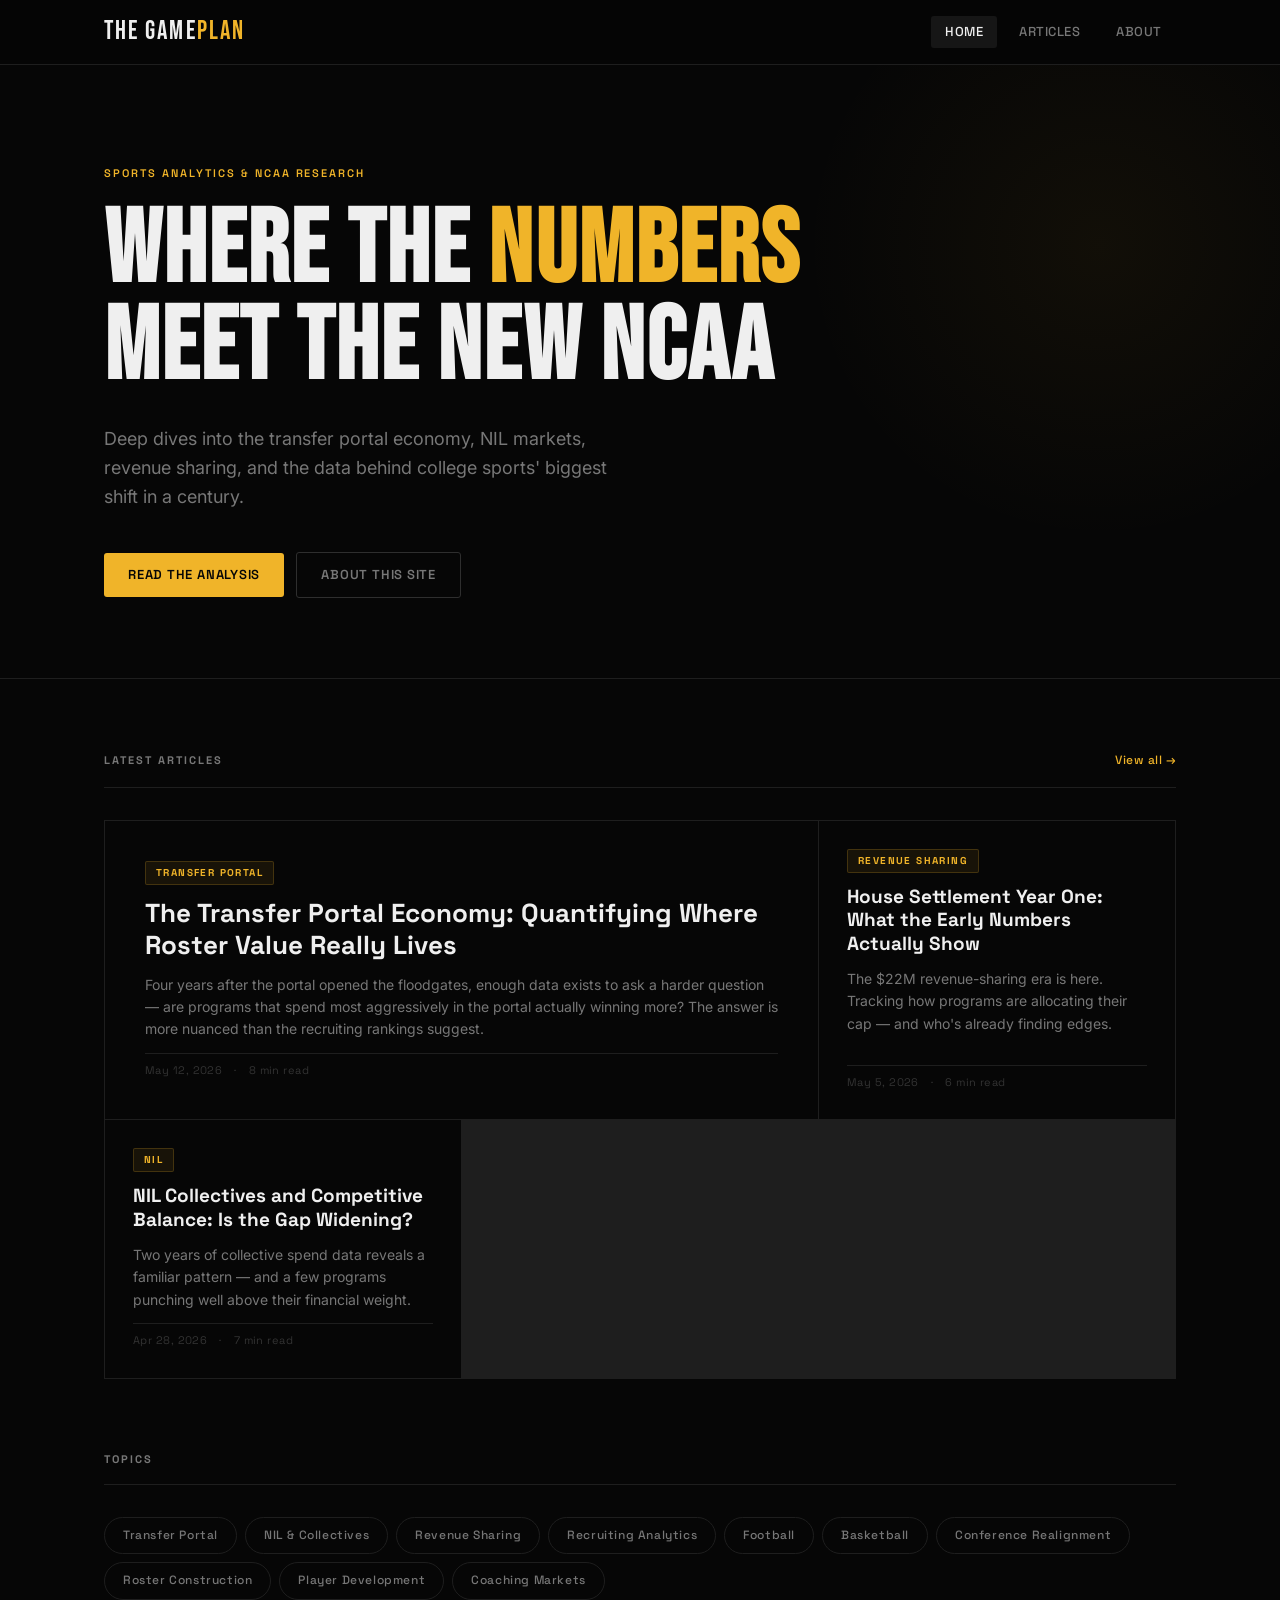
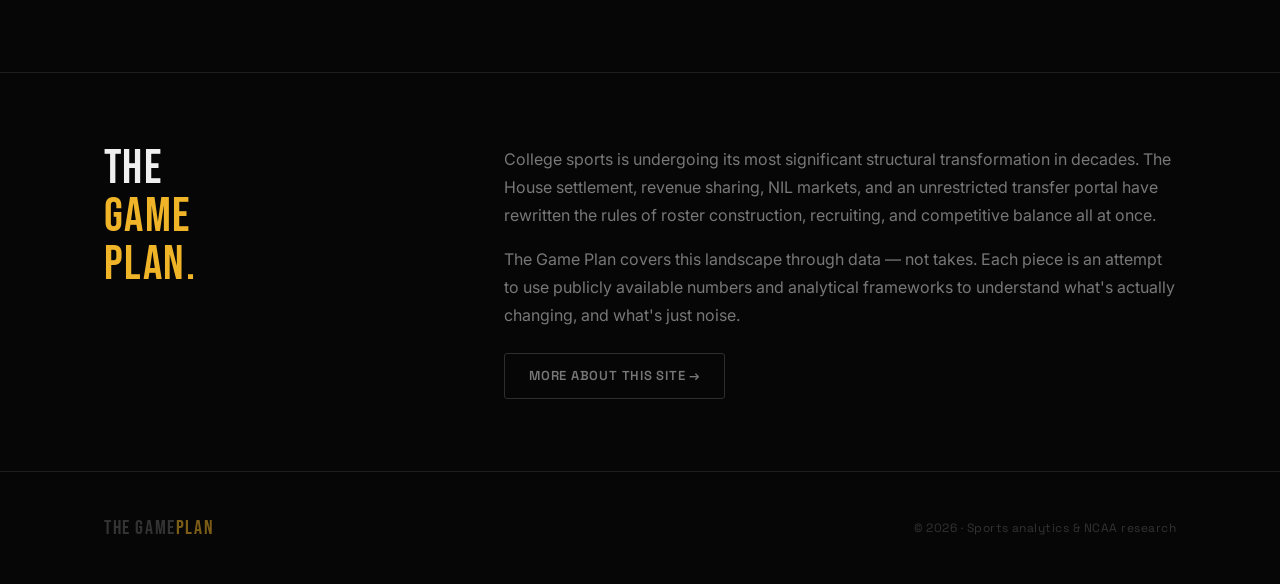
==== index.html @ 4138b4b8 "Add files via upload" ====
<!DOCTYPE html>
<html lang="en">
<head>
  <meta charset="UTF-8" />
  <meta name="viewport" content="width=device-width, initial-scale=1.0" />
  <title>The Game Plan — NCAA Sports Analytics</title>
  <meta name="description" content="Deep dives into the changing NCAA landscape — analytics, economics, and strategy." />
  <link rel="stylesheet" href="assets/style.css" />
</head>
<body>

  <!-- ─── Header ──────────────────────────────────── -->
  <header>
    <div class="container">
      <div class="header-inner">
        <a href="index.html" class="logo">THE GAME<span>PLAN</span></a>
        <button class="menu-toggle" aria-label="Toggle menu">
          <span></span><span></span><span></span>
        </button>
        <nav>
          <a href="index.html" class="active">Home</a>
          <a href="articles.html">Articles</a>
          <a href="about.html">About</a>
        </nav>
      </div>
    </div>
  </header>

  <!-- ─── Hero ────────────────────────────────────── -->
  <section class="hero">
    <div class="container">
      <p class="hero-eyebrow">Sports Analytics &amp; NCAA Research</p>
      <h1>Where the <em>Numbers</em><br>Meet the New NCAA</h1>
      <p class="hero-sub">Deep dives into the transfer portal economy, NIL markets, revenue sharing, and the data behind college sports' biggest shift in a century.</p>
      <div class="hero-actions">
        <a href="articles.html" class="btn btn-primary">Read the Analysis</a>
        <a href="about.html" class="btn btn-secondary">About this site</a>
      </div>
    </div>
  </section>

  <!-- ─── Latest Articles ──────────────────────────── -->
  <section class="articles-section">
    <div class="container">
      <div class="section-header">
        <span class="section-title">Latest Articles</span>
        <a href="articles.html" class="section-link">View all →</a>
      </div>

      <div class="articles-grid">

        <!-- Featured Article -->
        <article class="article-card featured">
          <span class="card-tag">Transfer Portal</span>
          <h2 class="card-title">
            <a href="articles/transfer-portal-economy.html">
              The Transfer Portal Economy: Quantifying Where Roster Value Really Lives
            </a>
          </h2>
          <p class="card-excerpt">Four years after the portal opened the floodgates, enough data exists to ask a harder question — are programs that spend most aggressively in the portal actually winning more? The answer is more nuanced than the recruiting rankings suggest.</p>
          <div class="card-meta">
            <span>May 12, 2026</span>
            <span>8 min read</span>
          </div>
        </article>

        <!-- Article 2 -->
        <article class="article-card">
          <span class="card-tag">Revenue Sharing</span>
          <h2 class="card-title">
            <a href="articles/revenue-sharing-year-one.html">
              House Settlement Year One: What the Early Numbers Actually Show
            </a>
          </h2>
          <p class="card-excerpt">The $22M revenue-sharing era is here. Tracking how programs are allocating their cap — and who's already finding edges.</p>
          <div class="card-meta">
            <span>May 5, 2026</span>
            <span>6 min read</span>
          </div>
        </article>

        <!-- Article 3 -->
        <article class="article-card">
          <span class="card-tag">NIL</span>
          <h2 class="card-title">
            <a href="articles/nil-collectives-competitive-balance.html">
              NIL Collectives and Competitive Balance: Is the Gap Widening?
            </a>
          </h2>
          <p class="card-excerpt">Two years of collective spend data reveals a familiar pattern — and a few programs punching well above their financial weight.</p>
          <div class="card-meta">
            <span>Apr 28, 2026</span>
            <span>7 min read</span>
          </div>
        </article>

      </div>
    </div>
  </section>

  <!-- ─── Topics ───────────────────────────────────── -->
  <section class="topics-section">
    <div class="container">
      <div class="section-header">
        <span class="section-title">Topics</span>
      </div>
      <div class="topics-grid">
        <a href="#" class="topic-pill">Transfer Portal</a>
        <a href="#" class="topic-pill">NIL &amp; Collectives</a>
        <a href="#" class="topic-pill">Revenue Sharing</a>
        <a href="#" class="topic-pill">Recruiting Analytics</a>
        <a href="#" class="topic-pill">Football</a>
        <a href="#" class="topic-pill">Basketball</a>
        <a href="#" class="topic-pill">Conference Realignment</a>
        <a href="#" class="topic-pill">Roster Construction</a>
        <a href="#" class="topic-pill">Player Development</a>
        <a href="#" class="topic-pill">Coaching Markets</a>
      </div>
    </div>
  </section>

  <!-- ─── About Strip ──────────────────────────────── -->
  <section class="about-section">
    <div class="container">
      <div class="about-inner">
        <div class="about-label">The<span>Game<br>Plan.</span></div>
        <div class="about-body">
          <p>College sports is undergoing its most significant structural transformation in decades. The House settlement, revenue sharing, NIL markets, and an unrestricted transfer portal have rewritten the rules of roster construction, recruiting, and competitive balance all at once.</p>
          <p>The Game Plan covers this landscape through data — not takes. Each piece is an attempt to use publicly available numbers and analytical frameworks to understand what's actually changing, and what's just noise.</p>
          <a href="about.html" class="btn btn-secondary" style="margin-top: 8px;">More about this site →</a>
        </div>
      </div>
    </div>
  </section>

  <!-- ─── Footer ───────────────────────────────────── -->
  <footer>
    <div class="container">
      <div class="footer-inner">
        <span class="footer-logo">THE GAME<span>PLAN</span></span>
        <span class="footer-copy">© 2026 · Sports analytics &amp; NCAA research</span>
      </div>
    </div>
  </footer>

  <script src="assets/main.js"></script>
</body>
</html>
---- assets/style.css ----
@import url('https://fonts.googleapis.com/css2?family=Space+Grotesk:wght@400;500;600;700&family=Inter:wght@400;500&family=Bebas+Neue&display=swap');

:root {
  --bg:          #060606;
  --surface:     #101010;
  --surface-2:   #161616;
  --border:      #1e1e1e;
  --border-hover:#2e2e2e;
  --accent:      #f0b429;
  --accent-dim:  rgba(240, 180, 41, 0.08);
  --text:        #efefef;
  --text-muted:  #777;
  --text-dim:    #333;
  --max-w:       1120px;
  --radius:      3px;
}

*, *::before, *::after { box-sizing: border-box; margin: 0; padding: 0; }

html { scroll-behavior: smooth; }

body {
  background: var(--bg);
  color: var(--text);
  font-family: 'Inter', sans-serif;
  font-size: 16px;
  line-height: 1.6;
  -webkit-font-smoothing: antialiased;
}

a { color: inherit; text-decoration: none; }

img { display: block; max-width: 100%; }

/* ─── Layout ─────────────────────────────────────── */
.container {
  max-width: var(--max-w);
  margin: 0 auto;
  padding: 0 24px;
}

/* ─── Header ─────────────────────────────────────── */
header {
  position: sticky;
  top: 0;
  z-index: 100;
  background: rgba(6, 6, 6, 0.92);
  backdrop-filter: blur(12px);
  -webkit-backdrop-filter: blur(12px);
  border-bottom: 1px solid var(--border);
}

.header-inner {
  display: flex;
  align-items: center;
  justify-content: space-between;
  height: 64px;
}

.logo {
  font-family: 'Bebas Neue', sans-serif;
  font-size: 26px;
  letter-spacing: 0.08em;
  color: var(--text);
  transition: color 0.2s;
}

.logo span { color: var(--accent); }
.logo:hover { color: var(--accent); }

nav { display: flex; align-items: center; gap: 8px; }

nav a {
  font-family: 'Space Grotesk', sans-serif;
  font-size: 13px;
  font-weight: 500;
  letter-spacing: 0.04em;
  text-transform: uppercase;
  color: var(--text-muted);
  padding: 6px 14px;
  border-radius: var(--radius);
  transition: color 0.2s, background 0.2s;
}

nav a:hover, nav a.active {
  color: var(--text);
  background: var(--surface-2);
}

.nav-cta {
  color: var(--accent) !important;
  border: 1px solid rgba(240, 180, 41, 0.3);
}

.nav-cta:hover {
  background: var(--accent-dim) !important;
  border-color: var(--accent) !important;
}

/* mobile nav toggle */
.menu-toggle {
  display: none;
  flex-direction: column;
  gap: 5px;
  cursor: pointer;
  padding: 4px;
  background: none;
  border: none;
}
.menu-toggle span {
  display: block;
  width: 22px;
  height: 2px;
  background: var(--text-muted);
  border-radius: 2px;
  transition: 0.3s;
}

/* ─── Hero ───────────────────────────────────────── */
.hero {
  padding: 100px 0 80px;
  border-bottom: 1px solid var(--border);
  position: relative;
  overflow: hidden;
}

.hero::before {
  content: '';
  position: absolute;
  top: -120px;
  right: -120px;
  width: 600px;
  height: 600px;
  background: radial-gradient(circle, rgba(240,180,41,0.05) 0%, transparent 70%);
  pointer-events: none;
}

.hero-eyebrow {
  font-family: 'Space Grotesk', sans-serif;
  font-size: 11px;
  font-weight: 600;
  letter-spacing: 0.18em;
  text-transform: uppercase;
  color: var(--accent);
  margin-bottom: 20px;
}

.hero h1 {
  font-family: 'Bebas Neue', sans-serif;
  font-size: clamp(56px, 8vw, 112px);
  line-height: 0.95;
  letter-spacing: 0.02em;
  color: var(--text);
  max-width: 900px;
  margin-bottom: 28px;
}

.hero h1 em {
  font-style: normal;
  color: var(--accent);
}

.hero-sub {
  font-size: 18px;
  color: var(--text-muted);
  max-width: 540px;
  line-height: 1.6;
  margin-bottom: 40px;
}

.hero-actions { display: flex; gap: 12px; align-items: center; flex-wrap: wrap; }

.btn {
  display: inline-flex;
  align-items: center;
  gap: 8px;
  font-family: 'Space Grotesk', sans-serif;
  font-size: 13px;
  font-weight: 600;
  letter-spacing: 0.06em;
  text-transform: uppercase;
  padding: 12px 24px;
  border-radius: var(--radius);
  transition: all 0.2s;
  cursor: pointer;
  border: none;
}

.btn-primary {
  background: var(--accent);
  color: #060606;
}

.btn-primary:hover {
  background: #ffc84a;
  transform: translateY(-1px);
}

.btn-secondary {
  background: transparent;
  color: var(--text-muted);
  border: 1px solid var(--border-hover);
}

.btn-secondary:hover {
  color: var(--text);
  border-color: var(--text-dim);
}

/* ─── Section Headers ────────────────────────────── */
.section-header {
  display: flex;
  align-items: baseline;
  justify-content: space-between;
  margin-bottom: 32px;
  padding-bottom: 16px;
  border-bottom: 1px solid var(--border);
}

.section-title {
  font-family: 'Space Grotesk', sans-serif;
  font-size: 11px;
  font-weight: 700;
  letter-spacing: 0.18em;
  text-transform: uppercase;
  color: var(--text-muted);
}

.section-link {
  font-family: 'Space Grotesk', sans-serif;
  font-size: 12px;
  font-weight: 500;
  color: var(--accent);
  letter-spacing: 0.04em;
  transition: opacity 0.2s;
}

.section-link:hover { opacity: 0.75; }

/* ─── Article Grid ───────────────────────────────── */
.articles-section { padding: 72px 0; }

.articles-grid {
  display: grid;
  grid-template-columns: repeat(3, 1fr);
  gap: 1px;
  background: var(--border);
  border: 1px solid var(--border);
}

.article-card {
  background: var(--bg);
  padding: 28px;
  display: flex;
  flex-direction: column;
  gap: 12px;
  transition: background 0.2s;
  position: relative;
}

.article-card::after {
  content: '';
  position: absolute;
  bottom: 0;
  left: 28px;
  right: 28px;
  height: 2px;
  background: var(--accent);
  transform: scaleX(0);
  transform-origin: left;
  transition: transform 0.25s ease;
}

.article-card:hover { background: var(--surface); }
.article-card:hover::after { transform: scaleX(1); }

.article-card.featured {
  grid-column: span 2;
  padding: 40px;
}

.card-tag {
  display: inline-flex;
  align-items: center;
  font-family: 'Space Grotesk', sans-serif;
  font-size: 10px;
  font-weight: 700;
  letter-spacing: 0.14em;
  text-transform: uppercase;
  color: var(--accent);
  background: var(--accent-dim);
  border: 1px solid rgba(240, 180, 41, 0.2);
  padding: 3px 10px;
  border-radius: 2px;
  width: fit-content;
}

.card-title {
  font-family: 'Space Grotesk', sans-serif;
  font-size: 19px;
  font-weight: 700;
  line-height: 1.25;
  color: var(--text);
  transition: color 0.2s;
}

.article-card.featured .card-title { font-size: 26px; }

.article-card:hover .card-title { color: var(--accent); }

.card-excerpt {
  font-size: 14px;
  color: var(--text-muted);
  line-height: 1.6;
  flex: 1;
}

.card-meta {
  display: flex;
  align-items: center;
  gap: 12px;
  font-family: 'Space Grotesk', sans-serif;
  font-size: 11px;
  color: var(--text-dim);
  letter-spacing: 0.04em;
  margin-top: auto;
  padding-top: 8px;
  border-top: 1px solid var(--border);
}

.card-meta span + span::before {
  content: '·';
  margin-right: 12px;
}

/* ─── Topics / Tags ──────────────────────────────── */
.topics-section { padding: 0 0 72px; }

.topics-grid {
  display: flex;
  flex-wrap: wrap;
  gap: 8px;
}

.topic-pill {
  font-family: 'Space Grotesk', sans-serif;
  font-size: 12px;
  font-weight: 500;
  letter-spacing: 0.05em;
  padding: 8px 18px;
  border: 1px solid var(--border);
  border-radius: 100px;
  color: var(--text-muted);
  background: transparent;
  transition: all 0.2s;
  cursor: pointer;
}

.topic-pill:hover {
  color: var(--text);
  border-color: var(--text-dim);
  background: var(--surface);
}

/* ─── About Strip ────────────────────────────────── */
.about-section {
  padding: 72px 0;
  border-top: 1px solid var(--border);
}

.about-inner {
  display: grid;
  grid-template-columns: 1fr 2fr;
  gap: 64px;
  align-items: start;
}

.about-label {
  font-family: 'Bebas Neue', sans-serif;
  font-size: 48px;
  letter-spacing: 0.03em;
  color: var(--text);
  line-height: 1;
}

.about-label span { color: var(--accent); display: block; }

.about-body p {
  font-size: 16px;
  color: var(--text-muted);
  line-height: 1.75;
  margin-bottom: 16px;
}

.about-body p:last-child { margin-bottom: 0; }

/* ─── Footer ─────────────────────────────────────── */
footer {
  border-top: 1px solid var(--border);
  padding: 40px 0;
}

.footer-inner {
  display: flex;
  align-items: center;
  justify-content: space-between;
  flex-wrap: wrap;
  gap: 16px;
}

.footer-logo {
  font-family: 'Bebas Neue', sans-serif;
  font-size: 20px;
  letter-spacing: 0.08em;
  color: var(--text-dim);
}

.footer-logo span { color: var(--accent); opacity: 0.5; }

.footer-copy {
  font-size: 12px;
  color: var(--text-dim);
  font-family: 'Space Grotesk', sans-serif;
  letter-spacing: 0.04em;
}

/* ─── Article Page ───────────────────────────────── */
.article-hero {
  padding: 80px 0 60px;
  border-bottom: 1px solid var(--border);
}

.article-hero .card-tag { margin-bottom: 20px; }

.article-title {
  font-family: 'Space Grotesk', sans-serif;
  font-size: clamp(30px, 5vw, 52px);
  font-weight: 700;
  line-height: 1.1;
  letter-spacing: -0.02em;
  max-width: 780px;
  margin-bottom: 20px;
}

.article-meta {
  display: flex;
  align-items: center;
  gap: 16px;
  font-family: 'Space Grotesk', sans-serif;
  font-size: 13px;
  color: var(--text-muted);
  flex-wrap: wrap;
}

.article-meta .divider { color: var(--text-dim); }

.article-body {
  max-width: 700px;
  padding: 60px 0 80px;
}

.article-body h2 {
  font-family: 'Space Grotesk', sans-serif;
  font-size: 22px;
  font-weight: 700;
  color: var(--text);
  margin: 48px 0 16px;
  letter-spacing: -0.01em;
}

.article-body h3 {
  font-family: 'Space Grotesk', sans-serif;
  font-size: 18px;
  font-weight: 600;
  color: var(--text);
  margin: 36px 0 12px;
}

.article-body p {
  font-size: 17px;
  line-height: 1.8;
  color: #c8c8c8;
  margin-bottom: 24px;
}

.article-body strong { color: var(--text); font-weight: 600; }

.article-body a {
  color: var(--accent);
  border-bottom: 1px solid rgba(240,180,41,0.3);
  transition: border-color 0.2s;
}

.article-body a:hover { border-color: var(--accent); }

.article-body ul, .article-body ol {
  margin: 0 0 24px 24px;
  color: #c8c8c8;
  font-size: 17px;
  line-height: 1.8;
}

.article-body li { margin-bottom: 8px; }

.article-body blockquote {
  border-left: 3px solid var(--accent);
  margin: 32px 0;
  padding: 4px 0 4px 24px;
  font-size: 18px;
  color: var(--text);
  font-style: italic;
  line-height: 1.6;
}

.stat-callout {
  background: var(--surface);
  border: 1px solid var(--border);
  border-left: 3px solid var(--accent);
  padding: 24px 28px;
  margin: 32px 0;
  border-radius: var(--radius);
}

.stat-callout .stat-number {
  font-family: 'Bebas Neue', sans-serif;
  font-size: 52px;
  color: var(--accent);
  line-height: 1;
  margin-bottom: 6px;
}

.stat-callout .stat-label {
  font-family: 'Space Grotesk', sans-serif;
  font-size: 13px;
  color: var(--text-muted);
  letter-spacing: 0.04em;
}

.back-link {
  display: inline-flex;
  align-items: center;
  gap: 8px;
  font-family: 'Space Grotesk', sans-serif;
  font-size: 12px;
  font-weight: 600;
  letter-spacing: 0.08em;
  text-transform: uppercase;
  color: var(--text-muted);
  margin-bottom: 48px;
  transition: color 0.2s;
}

.back-link:hover { color: var(--accent); }
.back-link::before { content: '←'; font-size: 14px; }

/* ─── Responsive ─────────────────────────────────── */
@media (max-width: 900px) {
  .articles-grid { grid-template-columns: 1fr 1fr; }
  .article-card.featured { grid-column: span 2; }
  .about-inner { grid-template-columns: 1fr; gap: 32px; }
}

@media (max-width: 640px) {
  .articles-grid { grid-template-columns: 1fr; background: var(--bg); border: none; gap: 1px; }
  .article-card.featured { grid-column: span 1; padding: 28px; }
  .article-card.featured .card-title { font-size: 20px; }
  nav { display: none; flex-direction: column; position: absolute; top: 64px; left: 0; right: 0; background: var(--surface); border-bottom: 1px solid var(--border); padding: 16px; gap: 4px; }
  nav.open { display: flex; }
  nav a { padding: 10px 14px; }
  .menu-toggle { display: flex; }
  .hero { padding: 64px 0 52px; }
  .footer-inner { flex-direction: column; align-items: flex-start; }
  .articles-grid { border: 1px solid var(--border); }
}
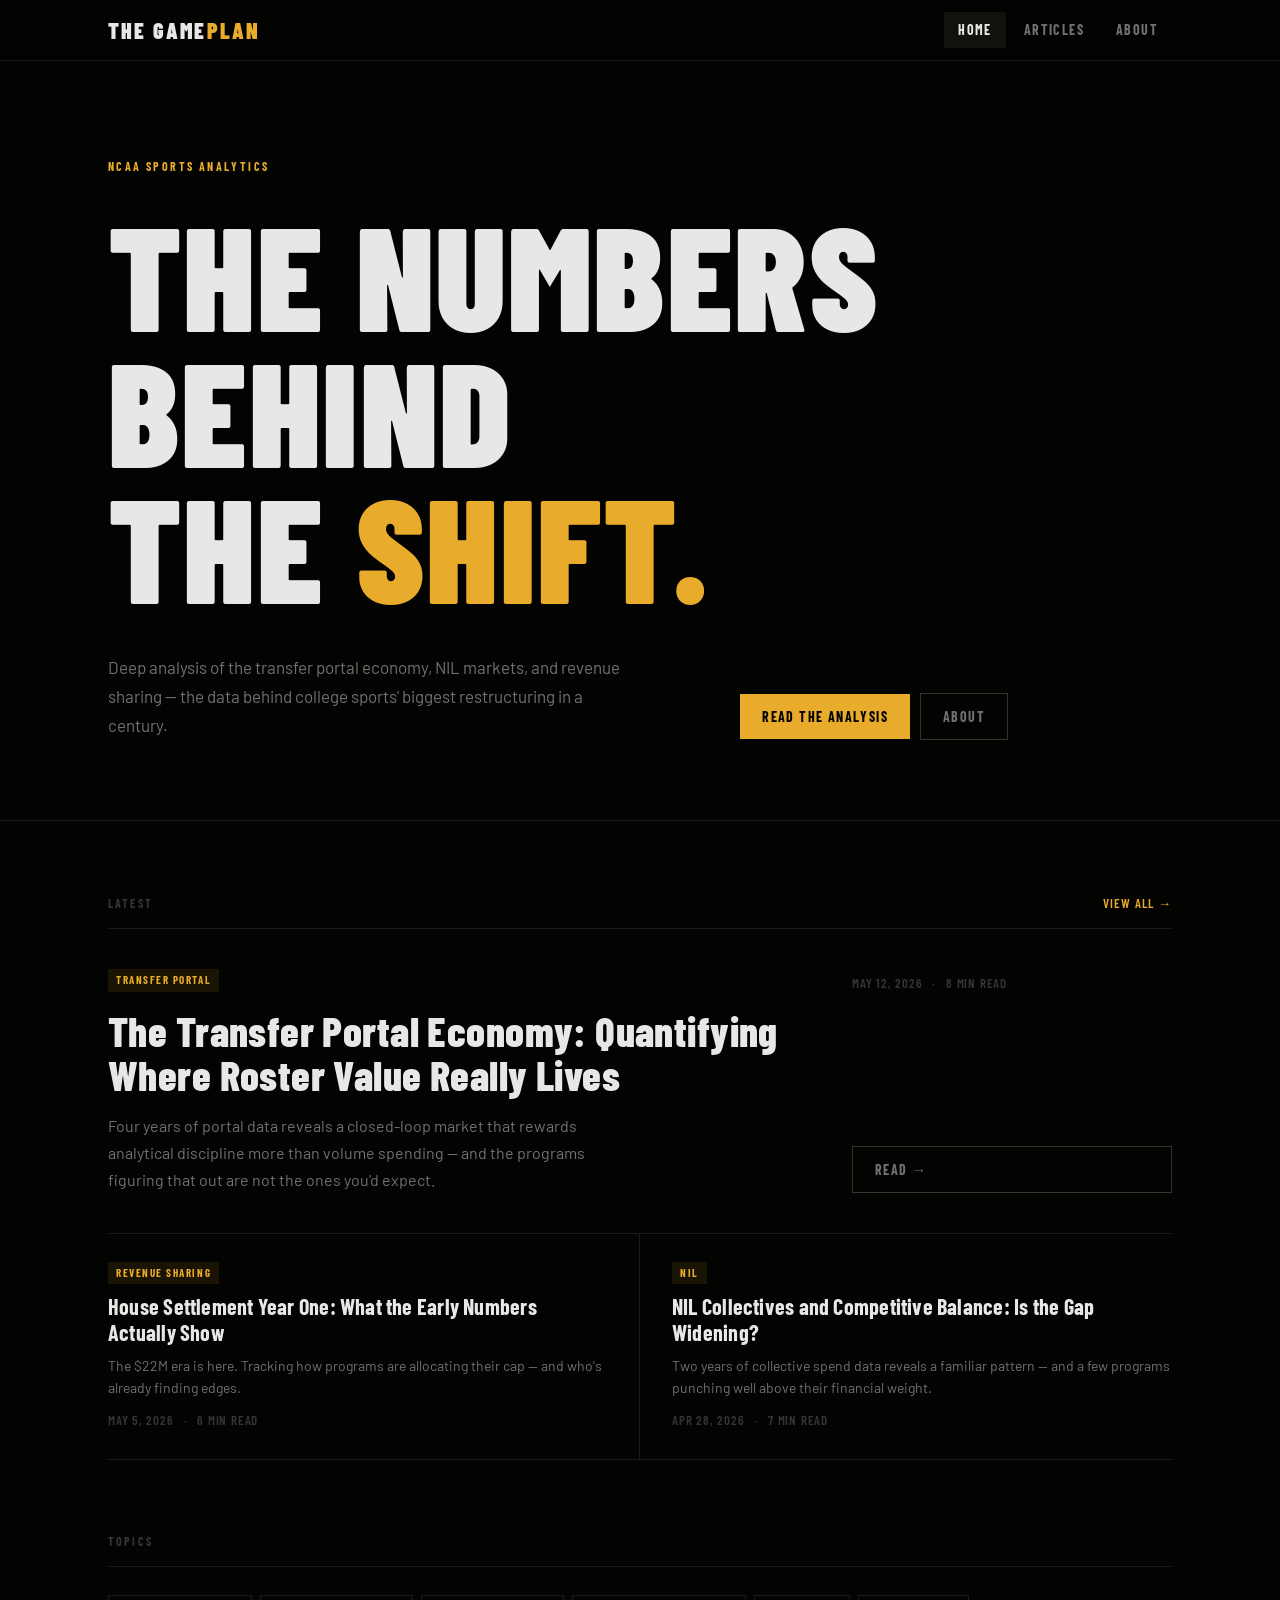
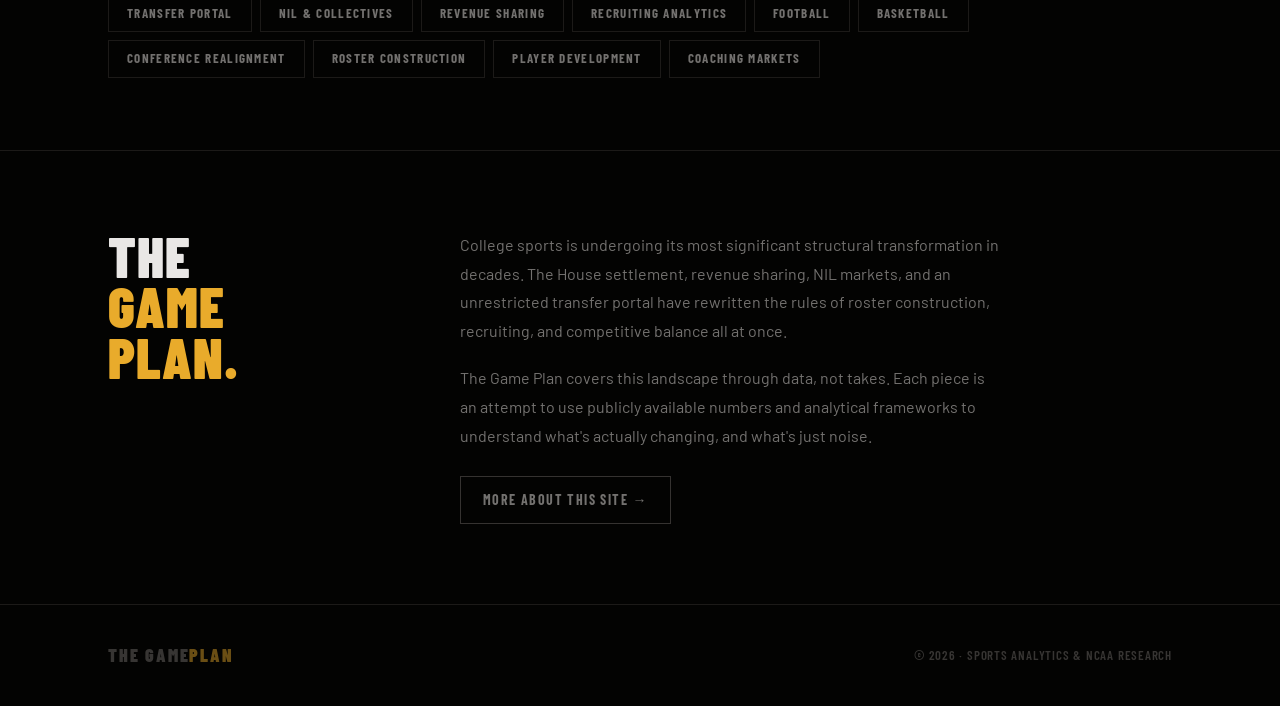
==== commit 2fb5fc9e: "Initial site: The Game Plan — NCAA sports analytics blog Includes homepage, articles archive, about " ====
--- a/index.html
+++ b/index.html
@@ -13,7 +13,7 @@
   <header>
     <div class="container">
       <div class="header-inner">
-        <a href="index.html" class="logo">THE GAME<span>PLAN</span></a>
+        <a href="index.html" class="logo">The Game<em>plan</em></a>
         <button class="menu-toggle" aria-label="Toggle menu">
           <span></span><span></span><span></span>
         </button>
@@ -29,12 +29,18 @@
   <!-- ─── Hero ────────────────────────────────────── -->
   <section class="hero">
     <div class="container">
-      <p class="hero-eyebrow">Sports Analytics &amp; NCAA Research</p>
-      <h1>Where the <em>Numbers</em><br>Meet the New NCAA</h1>
-      <p class="hero-sub">Deep dives into the transfer portal economy, NIL markets, revenue sharing, and the data behind college sports' biggest shift in a century.</p>
-      <div class="hero-actions">
-        <a href="articles.html" class="btn btn-primary">Read the Analysis</a>
-        <a href="about.html" class="btn btn-secondary">About this site</a>
+      <p class="hero-eyebrow">NCAA Sports Analytics</p>
+      <h1 class="hero-headline">
+        The Numbers<br>
+        Behind<br>
+        The <em>Shift.</em>
+      </h1>
+      <div class="hero-foot">
+        <p class="hero-sub">Deep analysis of the transfer portal economy, NIL markets, and revenue sharing — the data behind college sports' biggest restructuring in a century.</p>
+        <div class="hero-actions">
+          <a href="articles.html" class="btn btn-primary">Read the Analysis</a>
+          <a href="about.html" class="btn btn-ghost">About</a>
+        </div>
       </div>
     </div>
   </section>
@@ -42,52 +48,57 @@
   <!-- ─── Latest Articles ──────────────────────────── -->
   <section class="articles-section">
     <div class="container">
+
       <div class="section-header">
-        <span class="section-title">Latest Articles</span>
+        <span class="section-title">Latest</span>
         <a href="articles.html" class="section-link">View all →</a>
       </div>
 
-      <div class="articles-grid">
-
-        <!-- Featured Article -->
-        <article class="article-card featured">
+      <!-- Lead article -->
+      <article class="article-lead">
+        <div class="article-lead-main">
           <span class="card-tag">Transfer Portal</span>
-          <h2 class="card-title">
+          <h2 class="lead-title">
             <a href="articles/transfer-portal-economy.html">
               The Transfer Portal Economy: Quantifying Where Roster Value Really Lives
             </a>
           </h2>
-          <p class="card-excerpt">Four years after the portal opened the floodgates, enough data exists to ask a harder question — are programs that spend most aggressively in the portal actually winning more? The answer is more nuanced than the recruiting rankings suggest.</p>
+          <p class="lead-excerpt">Four years of portal data reveals a closed-loop market that rewards analytical discipline more than volume spending — and the programs figuring that out are not the ones you'd expect.</p>
+        </div>
+        <div class="article-lead-side">
           <div class="card-meta">
             <span>May 12, 2026</span>
             <span>8 min read</span>
           </div>
-        </article>
+          <a href="articles/transfer-portal-economy.html" class="btn btn-ghost" style="margin-top: auto;">Read →</a>
+        </div>
+      </article>
 
-        <!-- Article 2 -->
-        <article class="article-card">
+      <!-- Secondary articles -->
+      <div class="article-list">
+
+        <article class="article-list-item">
           <span class="card-tag">Revenue Sharing</span>
-          <h2 class="card-title">
+          <h3 class="article-list-title">
             <a href="articles/revenue-sharing-year-one.html">
               House Settlement Year One: What the Early Numbers Actually Show
             </a>
-          </h2>
-          <p class="card-excerpt">The $22M revenue-sharing era is here. Tracking how programs are allocating their cap — and who's already finding edges.</p>
+          </h3>
+          <p class="article-list-excerpt">The $22M era is here. Tracking how programs are allocating their cap — and who's already finding edges.</p>
           <div class="card-meta">
             <span>May 5, 2026</span>
             <span>6 min read</span>
           </div>
         </article>
 
-        <!-- Article 3 -->
-        <article class="article-card">
+        <article class="article-list-item">
           <span class="card-tag">NIL</span>
-          <h2 class="card-title">
+          <h3 class="article-list-title">
             <a href="articles/nil-collectives-competitive-balance.html">
               NIL Collectives and Competitive Balance: Is the Gap Widening?
             </a>
-          </h2>
-          <p class="card-excerpt">Two years of collective spend data reveals a familiar pattern — and a few programs punching well above their financial weight.</p>
+          </h3>
+          <p class="article-list-excerpt">Two years of collective spend data reveals a familiar pattern — and a few programs punching well above their financial weight.</p>
           <div class="card-meta">
             <span>Apr 28, 2026</span>
             <span>7 min read</span>
@@ -95,6 +106,7 @@
         </article>
 
       </div>
+
     </div>
   </section>
 
@@ -123,11 +135,11 @@
   <section class="about-section">
     <div class="container">
       <div class="about-inner">
-        <div class="about-label">The<span>Game<br>Plan.</span></div>
+        <div class="about-label">The<em>Game<br>Plan.</em></div>
         <div class="about-body">
           <p>College sports is undergoing its most significant structural transformation in decades. The House settlement, revenue sharing, NIL markets, and an unrestricted transfer portal have rewritten the rules of roster construction, recruiting, and competitive balance all at once.</p>
-          <p>The Game Plan covers this landscape through data — not takes. Each piece is an attempt to use publicly available numbers and analytical frameworks to understand what's actually changing, and what's just noise.</p>
-          <a href="about.html" class="btn btn-secondary" style="margin-top: 8px;">More about this site →</a>
+          <p>The Game Plan covers this landscape through data, not takes. Each piece is an attempt to use publicly available numbers and analytical frameworks to understand what's actually changing, and what's just noise.</p>
+          <a href="about.html" class="btn btn-ghost" style="margin-top: 8px;">More about this site →</a>
         </div>
       </div>
     </div>
@@ -137,7 +149,7 @@
   <footer>
     <div class="container">
       <div class="footer-inner">
-        <span class="footer-logo">THE GAME<span>PLAN</span></span>
+        <span class="footer-logo">The Game<em>plan</em></span>
         <span class="footer-copy">© 2026 · Sports analytics &amp; NCAA research</span>
       </div>
     </div>
--- a/assets/style.css
+++ b/assets/style.css
@@ -1,52 +1,72 @@
-@import url('https://fonts.googleapis.com/css2?family=Space+Grotesk:wght@400;500;600;700&family=Inter:wght@400;500&family=Bebas+Neue&display=swap');
-
+@import url('https://fonts.googleapis.com/css2?family=Barlow+Condensed:wght@600;700;800;900&family=Barlow:ital,wght@0,400;0,500;0,600;0,700;1,400;1,600&display=swap');
+
+/* ─── Design tokens ─────────────────────────────────────────── */
 :root {
-  --bg:          #060606;
-  --surface:     #101010;
-  --surface-2:   #161616;
-  --border:      #1e1e1e;
-  --border-hover:#2e2e2e;
-  --accent:      #f0b429;
-  --accent-dim:  rgba(240, 180, 41, 0.08);
-  --text:        #efefef;
-  --text-muted:  #777;
-  --text-dim:    #333;
-  --max-w:       1120px;
-  --radius:      3px;
-}
-
+  /* Backgrounds: very dark, warm-tinted toward amber (chroma 0.005) */
+  --bg:            oklch(9.5% 0.005 75);
+  --surface:       oklch(13%  0.006 75);
+  --surface-2:     oklch(18%  0.007 75);
+
+  /* Borders */
+  --border:        oklch(22%  0.006 75);
+  --border-hi:     oklch(32%  0.006 75);
+
+  /* Amber accent — OKLCH, perceptually uniform */
+  --accent:        oklch(78%  0.15  80);
+  --accent-lo:     oklch(78%  0.15  80 / 0.10);
+  --accent-line:   oklch(78%  0.15  80 / 0.22);
+
+  /* Text scale */
+  --text:          oklch(93%  0.004 75);
+  --text-body:     oklch(80%  0.004 75);
+  --text-muted:    oklch(55%  0.004 75);
+  --text-dim:      oklch(33%  0.004 75);
+
+  --max-w:  1120px;
+}
+
+/* ─── Reset ─────────────────────────────────────────────────── */
 *, *::before, *::after { box-sizing: border-box; margin: 0; padding: 0; }
-
-html { scroll-behavior: smooth; }
+html  { scroll-behavior: smooth; }
+img   { display: block; max-width: 100%; }
+a     { color: inherit; text-decoration: none; }
 
 body {
   background: var(--bg);
   color: var(--text);
-  font-family: 'Inter', sans-serif;
-  font-size: 16px;
-  line-height: 1.6;
+  font-family: 'Barlow', sans-serif;
+  font-size: 17px;
+  line-height: 1.65;
   -webkit-font-smoothing: antialiased;
 }
 
-a { color: inherit; text-decoration: none; }
-
-img { display: block; max-width: 100%; }
-
-/* ─── Layout ─────────────────────────────────────── */
+/* ─── Layout ─────────────────────────────────────────────────── */
 .container {
   max-width: var(--max-w);
   margin: 0 auto;
-  padding: 0 24px;
-}
-
-/* ─── Header ─────────────────────────────────────── */
+  padding: 0 28px;
+}
+
+/* ─── Reading Progress ──────────────────────────────────────── */
+#reading-progress {
+  position: fixed;
+  top: 0;
+  left: 0;
+  height: 2px;
+  width: 0%;
+  background: var(--accent);
+  z-index: 200;
+  transition: width 0.1s linear;
+}
+
+/* ─── Header ─────────────────────────────────────────────────── */
 header {
   position: sticky;
   top: 0;
   z-index: 100;
-  background: rgba(6, 6, 6, 0.92);
-  backdrop-filter: blur(12px);
-  -webkit-backdrop-filter: blur(12px);
+  background: oklch(9.5% 0.005 75 / 0.93);
+  backdrop-filter: blur(14px);
+  -webkit-backdrop-filter: blur(14px);
   border-bottom: 1px solid var(--border);
 }
 
@@ -54,50 +74,42 @@
   display: flex;
   align-items: center;
   justify-content: space-between;
-  height: 64px;
+  height: 60px;
 }
 
 .logo {
-  font-family: 'Bebas Neue', sans-serif;
-  font-size: 26px;
-  letter-spacing: 0.08em;
+  font-family: 'Barlow Condensed', sans-serif;
+  font-weight: 900;
+  font-size: 22px;
+  letter-spacing: 0.1em;
+  text-transform: uppercase;
   color: var(--text);
   transition: color 0.2s;
 }
-
-.logo span { color: var(--accent); }
+.logo em {
+  font-style: normal;
+  color: var(--accent);
+}
 .logo:hover { color: var(--accent); }
 
-nav { display: flex; align-items: center; gap: 8px; }
+nav { display: flex; align-items: center; gap: 4px; }
 
 nav a {
-  font-family: 'Space Grotesk', sans-serif;
-  font-size: 13px;
-  font-weight: 500;
-  letter-spacing: 0.04em;
+  font-family: 'Barlow Condensed', sans-serif;
+  font-size: 14px;
+  font-weight: 700;
+  letter-spacing: 0.1em;
   text-transform: uppercase;
   color: var(--text-muted);
   padding: 6px 14px;
-  border-radius: var(--radius);
   transition: color 0.2s, background 0.2s;
 }
-
 nav a:hover, nav a.active {
   color: var(--text);
   background: var(--surface-2);
 }
 
-.nav-cta {
-  color: var(--accent) !important;
-  border: 1px solid rgba(240, 180, 41, 0.3);
-}
-
-.nav-cta:hover {
-  background: var(--accent-dim) !important;
-  border-color: var(--accent) !important;
-}
-
-/* mobile nav toggle */
+/* Mobile nav toggle */
 .menu-toggle {
   display: none;
   flex-direction: column;
@@ -112,294 +124,307 @@
   width: 22px;
   height: 2px;
   background: var(--text-muted);
-  border-radius: 2px;
-  transition: 0.3s;
-}
-
-/* ─── Hero ───────────────────────────────────────── */
+  transition: 0.25s;
+}
+
+/* ─── Hero ───────────────────────────────────────────────────── */
 .hero {
-  padding: 100px 0 80px;
-  border-bottom: 1px solid var(--border);
-  position: relative;
+  padding: 96px 0 80px;
+  border-bottom: 1px solid var(--border);
   overflow: hidden;
 }
 
-.hero::before {
-  content: '';
-  position: absolute;
-  top: -120px;
-  right: -120px;
-  width: 600px;
-  height: 600px;
-  background: radial-gradient(circle, rgba(240,180,41,0.05) 0%, transparent 70%);
-  pointer-events: none;
-}
-
 .hero-eyebrow {
-  font-family: 'Space Grotesk', sans-serif;
-  font-size: 11px;
-  font-weight: 600;
-  letter-spacing: 0.18em;
-  text-transform: uppercase;
-  color: var(--accent);
-  margin-bottom: 20px;
-}
-
-.hero h1 {
-  font-family: 'Bebas Neue', sans-serif;
-  font-size: clamp(56px, 8vw, 112px);
-  line-height: 0.95;
-  letter-spacing: 0.02em;
-  color: var(--text);
+  font-family: 'Barlow Condensed', sans-serif;
+  font-size: 12px;
+  font-weight: 700;
+  letter-spacing: 0.2em;
+  text-transform: uppercase;
+  color: var(--accent);
+  margin-bottom: 28px;
+  opacity: 0;
+  animation: fadeUp 0.5s 0.05s ease-out forwards;
+}
+
+.hero-headline {
+  font-family: 'Barlow Condensed', sans-serif;
+  font-weight: 900;
+  font-size: clamp(68px, 12vw, 148px);
+  line-height: 0.92;
+  letter-spacing: 0.01em;
+  text-transform: uppercase;
+  color: var(--text);
+  margin-bottom: 40px;
+  opacity: 0;
+  animation: fadeUp 0.55s 0.12s ease-out forwards;
+}
+.hero-headline em {
+  font-style: normal;
+  color: var(--accent);
+}
+
+.hero-foot {
+  display: grid;
+  grid-template-columns: 1fr auto;
+  align-items: end;
+  gap: 48px;
   max-width: 900px;
-  margin-bottom: 28px;
-}
-
-.hero h1 em {
-  font-style: normal;
-  color: var(--accent);
+  opacity: 0;
+  animation: fadeUp 0.55s 0.22s ease-out forwards;
 }
 
 .hero-sub {
-  font-size: 18px;
-  color: var(--text-muted);
-  max-width: 540px;
-  line-height: 1.6;
-  margin-bottom: 40px;
-}
-
-.hero-actions { display: flex; gap: 12px; align-items: center; flex-wrap: wrap; }
-
+  font-size: 17px;
+  color: var(--text-muted);
+  max-width: 52ch;
+  line-height: 1.7;
+}
+
+.hero-actions {
+  display: flex;
+  gap: 10px;
+  flex-shrink: 0;
+  align-items: center;
+}
+
+/* ─── Buttons ─────────────────────────────────────────────────── */
 .btn {
   display: inline-flex;
   align-items: center;
   gap: 8px;
-  font-family: 'Space Grotesk', sans-serif;
+  font-family: 'Barlow Condensed', sans-serif;
+  font-size: 14px;
+  font-weight: 700;
+  letter-spacing: 0.1em;
+  text-transform: uppercase;
+  padding: 11px 22px;
+  cursor: pointer;
+  border: none;
+  transition: all 0.18s ease-out;
+  white-space: nowrap;
+}
+.btn-primary {
+  background: var(--accent);
+  color: oklch(9.5% 0.005 75);
+}
+.btn-primary:hover {
+  background: oklch(83% 0.14 80);
+  transform: translateY(-1px);
+}
+.btn-ghost {
+  background: transparent;
+  color: var(--text-muted);
+  border: 1px solid var(--border-hi);
+}
+.btn-ghost:hover {
+  color: var(--text);
+  border-color: var(--text-dim);
+}
+
+/* ─── Section label ──────────────────────────────────────────── */
+.section-header {
+  display: flex;
+  align-items: baseline;
+  justify-content: space-between;
+  padding-bottom: 14px;
+  margin-bottom: 0;
+  border-bottom: 1px solid var(--border);
+}
+.section-title {
+  font-family: 'Barlow Condensed', sans-serif;
+  font-size: 12px;
+  font-weight: 700;
+  letter-spacing: 0.18em;
+  text-transform: uppercase;
+  color: var(--text-dim);
+}
+.section-link {
+  font-family: 'Barlow Condensed', sans-serif;
+  font-size: 13px;
+  font-weight: 600;
+  letter-spacing: 0.08em;
+  text-transform: uppercase;
+  color: var(--accent);
+  transition: opacity 0.2s;
+}
+.section-link:hover { opacity: 0.7; }
+
+/* ─── Tag label ──────────────────────────────────────────────── */
+.card-tag {
+  display: inline-block;
+  font-family: 'Barlow Condensed', sans-serif;
+  font-size: 11px;
+  font-weight: 700;
+  letter-spacing: 0.14em;
+  text-transform: uppercase;
+  color: var(--accent);
+  background: var(--accent-lo);
+  padding: 2px 8px;
+  width: fit-content;
+}
+
+/* ─── Articles section ───────────────────────────────────────── */
+.articles-section { padding: 72px 0; }
+
+/* Lead article: full-width editorial feature */
+.article-lead {
+  border-bottom: 1px solid var(--border);
+  padding: 40px 0 40px;
+  display: grid;
+  grid-template-columns: 1fr 320px;
+  gap: 56px;
+  align-items: start;
+  opacity: 0;
+  animation: fadeUp 0.5s 0.08s ease-out forwards;
+}
+
+.article-lead-main { display: flex; flex-direction: column; gap: 16px; }
+
+.lead-title {
+  font-family: 'Barlow Condensed', sans-serif;
+  font-weight: 800;
+  font-size: clamp(28px, 3.5vw, 42px);
+  line-height: 1.05;
+  letter-spacing: 0.01em;
+  color: var(--text);
+  transition: color 0.2s;
+}
+.article-lead:hover .lead-title { color: var(--accent); }
+
+.lead-excerpt {
+  font-size: 16px;
+  color: var(--text-muted);
+  line-height: 1.7;
+  max-width: 58ch;
+}
+
+.article-lead-side {
+  padding-top: 4px;
+  display: flex;
+  flex-direction: column;
+  justify-content: space-between;
+  height: 100%;
+  gap: 24px;
+}
+
+/* Article list: secondary stories beneath the lead */
+.article-list {
+  display: grid;
+  grid-template-columns: 1fr 1fr;
+  border-top: none;
+}
+.article-list-item {
+  padding: 28px 0;
+  border-bottom: 1px solid var(--border);
+  display: flex;
+  flex-direction: column;
+  gap: 10px;
+  opacity: 0;
+  animation: fadeUp 0.5s ease-out forwards;
+}
+.article-list-item:nth-child(odd)  { padding-right: 32px; border-right: 1px solid var(--border); }
+.article-list-item:nth-child(even) { padding-left: 32px; }
+.article-list-item:nth-child(1) { animation-delay: 0.14s; }
+.article-list-item:nth-child(2) { animation-delay: 0.20s; }
+.article-list-item:nth-child(3) { animation-delay: 0.26s; }
+.article-list-item:nth-child(4) { animation-delay: 0.32s; }
+
+.article-list-title {
+  font-family: 'Barlow Condensed', sans-serif;
+  font-weight: 700;
+  font-size: 22px;
+  line-height: 1.15;
+  letter-spacing: 0.01em;
+  color: var(--text);
+  transition: color 0.2s;
+}
+.article-list-item:hover .article-list-title { color: var(--accent); }
+
+.article-list-excerpt {
+  font-size: 14px;
+  color: var(--text-muted);
+  line-height: 1.6;
+}
+
+/* Meta line shared by lead and list */
+.card-meta {
+  display: flex;
+  align-items: center;
+  gap: 0;
+  font-family: 'Barlow Condensed', sans-serif;
   font-size: 13px;
   font-weight: 600;
   letter-spacing: 0.06em;
   text-transform: uppercase;
-  padding: 12px 24px;
-  border-radius: var(--radius);
-  transition: all 0.2s;
-  cursor: pointer;
-  border: none;
-}
-
-.btn-primary {
-  background: var(--accent);
-  color: #060606;
-}
-
-.btn-primary:hover {
-  background: #ffc84a;
-  transform: translateY(-1px);
-}
-
-.btn-secondary {
-  background: transparent;
-  color: var(--text-muted);
-  border: 1px solid var(--border-hover);
-}
-
-.btn-secondary:hover {
-  color: var(--text);
-  border-color: var(--text-dim);
-}
-
-/* ─── Section Headers ────────────────────────────── */
-.section-header {
-  display: flex;
-  align-items: baseline;
-  justify-content: space-between;
-  margin-bottom: 32px;
-  padding-bottom: 16px;
-  border-bottom: 1px solid var(--border);
-}
-
-.section-title {
-  font-family: 'Space Grotesk', sans-serif;
-  font-size: 11px;
-  font-weight: 700;
-  letter-spacing: 0.18em;
-  text-transform: uppercase;
-  color: var(--text-muted);
-}
-
-.section-link {
-  font-family: 'Space Grotesk', sans-serif;
-  font-size: 12px;
-  font-weight: 500;
-  color: var(--accent);
-  letter-spacing: 0.04em;
-  transition: opacity 0.2s;
-}
-
-.section-link:hover { opacity: 0.75; }
-
-/* ─── Article Grid ───────────────────────────────── */
-.articles-section { padding: 72px 0; }
-
-.articles-grid {
-  display: grid;
-  grid-template-columns: repeat(3, 1fr);
-  gap: 1px;
-  background: var(--border);
-  border: 1px solid var(--border);
-}
-
-.article-card {
-  background: var(--bg);
-  padding: 28px;
-  display: flex;
-  flex-direction: column;
-  gap: 12px;
-  transition: background 0.2s;
-  position: relative;
-}
-
-.article-card::after {
-  content: '';
-  position: absolute;
-  bottom: 0;
-  left: 28px;
-  right: 28px;
-  height: 2px;
-  background: var(--accent);
-  transform: scaleX(0);
-  transform-origin: left;
-  transition: transform 0.25s ease;
-}
-
-.article-card:hover { background: var(--surface); }
-.article-card:hover::after { transform: scaleX(1); }
-
-.article-card.featured {
-  grid-column: span 2;
-  padding: 40px;
-}
-
-.card-tag {
-  display: inline-flex;
-  align-items: center;
-  font-family: 'Space Grotesk', sans-serif;
-  font-size: 10px;
-  font-weight: 700;
-  letter-spacing: 0.14em;
-  text-transform: uppercase;
-  color: var(--accent);
-  background: var(--accent-dim);
-  border: 1px solid rgba(240, 180, 41, 0.2);
-  padding: 3px 10px;
-  border-radius: 2px;
-  width: fit-content;
-}
-
-.card-title {
-  font-family: 'Space Grotesk', sans-serif;
-  font-size: 19px;
-  font-weight: 700;
-  line-height: 1.25;
-  color: var(--text);
-  transition: color 0.2s;
-}
-
-.article-card.featured .card-title { font-size: 26px; }
-
-.article-card:hover .card-title { color: var(--accent); }
-
-.card-excerpt {
-  font-size: 14px;
-  color: var(--text-muted);
-  line-height: 1.6;
-  flex: 1;
-}
-
-.card-meta {
-  display: flex;
-  align-items: center;
-  gap: 12px;
-  font-family: 'Space Grotesk', sans-serif;
-  font-size: 11px;
   color: var(--text-dim);
-  letter-spacing: 0.04em;
-  margin-top: auto;
-  padding-top: 8px;
-  border-top: 1px solid var(--border);
-}
-
+}
 .card-meta span + span::before {
   content: '·';
-  margin-right: 12px;
-}
-
-/* ─── Topics / Tags ──────────────────────────────── */
+  margin: 0 10px;
+}
+
+/* ─── Topics ─────────────────────────────────────────────────── */
 .topics-section { padding: 0 0 72px; }
-
-.topics-grid {
-  display: flex;
-  flex-wrap: wrap;
-  gap: 8px;
-}
+.topics-grid { display: flex; flex-wrap: wrap; gap: 8px; padding-top: 28px; }
 
 .topic-pill {
-  font-family: 'Space Grotesk', sans-serif;
-  font-size: 12px;
-  font-weight: 500;
-  letter-spacing: 0.05em;
-  padding: 8px 18px;
+  font-family: 'Barlow Condensed', sans-serif;
+  font-size: 13px;
+  font-weight: 700;
+  letter-spacing: 0.1em;
+  text-transform: uppercase;
+  padding: 7px 18px;
   border: 1px solid var(--border);
-  border-radius: 100px;
   color: var(--text-muted);
   background: transparent;
-  transition: all 0.2s;
+  transition: color 0.18s, border-color 0.18s, background 0.18s;
   cursor: pointer;
 }
-
 .topic-pill:hover {
   color: var(--text);
-  border-color: var(--text-dim);
+  border-color: var(--border-hi);
   background: var(--surface);
 }
 
-/* ─── About Strip ────────────────────────────────── */
+/* ─── About strip ─────────────────────────────────────────────── */
 .about-section {
-  padding: 72px 0;
+  padding: 80px 0;
   border-top: 1px solid var(--border);
 }
-
 .about-inner {
   display: grid;
-  grid-template-columns: 1fr 2fr;
-  gap: 64px;
+  grid-template-columns: 280px 1fr;
+  gap: 72px;
   align-items: start;
 }
-
 .about-label {
-  font-family: 'Bebas Neue', sans-serif;
-  font-size: 48px;
-  letter-spacing: 0.03em;
-  color: var(--text);
-  line-height: 1;
-}
-
-.about-label span { color: var(--accent); display: block; }
-
+  font-family: 'Barlow Condensed', sans-serif;
+  font-weight: 900;
+  font-size: 56px;
+  line-height: 0.9;
+  letter-spacing: 0.02em;
+  text-transform: uppercase;
+  color: var(--text);
+}
+.about-label em {
+  font-style: normal;
+  color: var(--accent);
+  display: block;
+}
 .about-body p {
   font-size: 16px;
   color: var(--text-muted);
-  line-height: 1.75;
-  margin-bottom: 16px;
-}
-
+  line-height: 1.8;
+  margin-bottom: 18px;
+  max-width: 60ch;
+}
 .about-body p:last-child { margin-bottom: 0; }
 
-/* ─── Footer ─────────────────────────────────────── */
+/* ─── Footer ─────────────────────────────────────────────────── */
 footer {
   border-top: 1px solid var(--border);
-  padding: 40px 0;
-}
-
+  padding: 36px 0;
+}
 .footer-inner {
   display: flex;
   align-items: center;
@@ -407,168 +432,244 @@
   flex-wrap: wrap;
   gap: 16px;
 }
-
 .footer-logo {
-  font-family: 'Bebas Neue', sans-serif;
-  font-size: 20px;
+  font-family: 'Barlow Condensed', sans-serif;
+  font-weight: 900;
+  font-size: 18px;
+  letter-spacing: 0.1em;
+  text-transform: uppercase;
+  color: var(--text-dim);
+}
+.footer-logo em { font-style: normal; color: var(--accent); opacity: 0.45; }
+
+.footer-copy {
+  font-family: 'Barlow Condensed', sans-serif;
+  font-size: 13px;
+  font-weight: 600;
+  letter-spacing: 0.06em;
+  text-transform: uppercase;
+  color: var(--text-dim);
+}
+
+/* ─── Article page ─────────────────────────────────────────────── */
+.article-hero {
+  padding: 72px 0 56px;
+  border-bottom: 1px solid var(--border);
+}
+.article-hero .card-tag { margin-bottom: 22px; }
+
+.article-title {
+  font-family: 'Barlow Condensed', sans-serif;
+  font-weight: 800;
+  font-size: clamp(36px, 5.5vw, 64px);
+  line-height: 0.97;
+  letter-spacing: 0.01em;
+  text-transform: uppercase;
+  max-width: 820px;
+  margin-bottom: 24px;
+}
+
+.article-meta {
+  display: flex;
+  align-items: center;
+  font-family: 'Barlow Condensed', sans-serif;
+  font-size: 14px;
+  font-weight: 600;
   letter-spacing: 0.08em;
-  color: var(--text-dim);
-}
-
-.footer-logo span { color: var(--accent); opacity: 0.5; }
-
-.footer-copy {
-  font-size: 12px;
-  color: var(--text-dim);
-  font-family: 'Space Grotesk', sans-serif;
-  letter-spacing: 0.04em;
-}
-
-/* ─── Article Page ───────────────────────────────── */
-.article-hero {
-  padding: 80px 0 60px;
-  border-bottom: 1px solid var(--border);
-}
-
-.article-hero .card-tag { margin-bottom: 20px; }
-
-.article-title {
-  font-family: 'Space Grotesk', sans-serif;
-  font-size: clamp(30px, 5vw, 52px);
-  font-weight: 700;
-  line-height: 1.1;
-  letter-spacing: -0.02em;
-  max-width: 780px;
-  margin-bottom: 20px;
-}
-
-.article-meta {
-  display: flex;
-  align-items: center;
-  gap: 16px;
-  font-family: 'Space Grotesk', sans-serif;
-  font-size: 13px;
+  text-transform: uppercase;
   color: var(--text-muted);
   flex-wrap: wrap;
 }
-
-.article-meta .divider { color: var(--text-dim); }
-
+.article-meta .divider { margin: 0 12px; color: var(--text-dim); }
+
+/* Article body: reading-optimized */
 .article-body {
-  max-width: 700px;
-  padding: 60px 0 80px;
-}
-
-.article-body h2 {
-  font-family: 'Space Grotesk', sans-serif;
-  font-size: 22px;
-  font-weight: 700;
-  color: var(--text);
-  margin: 48px 0 16px;
-  letter-spacing: -0.01em;
-}
-
-.article-body h3 {
-  font-family: 'Space Grotesk', sans-serif;
-  font-size: 18px;
-  font-weight: 600;
-  color: var(--text);
-  margin: 36px 0 12px;
+  max-width: 68ch;
+  padding: 60px 0 88px;
+}
+
+.article-body > p:first-child {
+  font-size: 19px;
+  color: var(--text-body);
+  line-height: 1.75;
+  margin-bottom: 28px;
 }
 
 .article-body p {
   font-size: 17px;
-  line-height: 1.8;
-  color: #c8c8c8;
+  line-height: 1.85;
+  color: var(--text-body);
   margin-bottom: 24px;
 }
 
-.article-body strong { color: var(--text); font-weight: 600; }
+.article-body h2 {
+  font-family: 'Barlow Condensed', sans-serif;
+  font-weight: 800;
+  font-size: 30px;
+  letter-spacing: 0.02em;
+  text-transform: uppercase;
+  color: var(--text);
+  margin: 56px 0 18px;
+  padding-bottom: 10px;
+  border-bottom: 1px solid var(--border);
+}
+
+.article-body h3 {
+  font-family: 'Barlow Condensed', sans-serif;
+  font-weight: 700;
+  font-size: 22px;
+  letter-spacing: 0.03em;
+  text-transform: uppercase;
+  color: var(--text);
+  margin: 40px 0 12px;
+}
+
+.article-body strong {
+  font-weight: 600;
+  color: var(--text);
+}
 
 .article-body a {
   color: var(--accent);
-  border-bottom: 1px solid rgba(240,180,41,0.3);
-  transition: border-color 0.2s;
-}
-
+  border-bottom: 1px solid var(--accent-line);
+  transition: border-color 0.18s;
+}
 .article-body a:hover { border-color: var(--accent); }
 
-.article-body ul, .article-body ol {
-  margin: 0 0 24px 24px;
-  color: #c8c8c8;
+.article-body ul,
+.article-body ol {
+  margin: 0 0 26px 0;
+  padding-left: 0;
+  list-style: none;
+  color: var(--text-body);
   font-size: 17px;
   line-height: 1.8;
 }
-
-.article-body li { margin-bottom: 8px; }
-
+.article-body ul li,
+.article-body ol li {
+  padding-left: 22px;
+  position: relative;
+  margin-bottom: 10px;
+}
+.article-body ul li::before {
+  content: '—';
+  position: absolute;
+  left: 0;
+  color: var(--text-dim);
+}
+.article-body ol { counter-reset: ol-counter; }
+.article-body ol li { counter-increment: ol-counter; }
+.article-body ol li::before {
+  content: counter(ol-counter, decimal-leading-zero);
+  position: absolute;
+  left: 0;
+  color: var(--accent);
+  font-family: 'Barlow Condensed', sans-serif;
+  font-weight: 700;
+  font-size: 13px;
+  letter-spacing: 0.04em;
+  top: 3px;
+}
+
+/* Blockquote: top/bottom rules, no side stripe */
 .article-body blockquote {
-  border-left: 3px solid var(--accent);
-  margin: 32px 0;
-  padding: 4px 0 4px 24px;
-  font-size: 18px;
-  color: var(--text);
+  margin: 40px 0;
+  padding: 28px 0;
+  border-top: 1px solid var(--border);
+  border-bottom: 1px solid var(--border);
+}
+.article-body blockquote p {
+  font-size: 20px;
   font-style: italic;
+  color: var(--text);
+  line-height: 1.55;
+  margin: 0;
+}
+
+/* Stat callout: full border box, no side stripe */
+.stat-callout {
+  margin: 40px 0;
+  padding: 32px;
+  background: var(--accent-lo);
+  border: 1px solid var(--accent-line);
+}
+.stat-callout .stat-number {
+  font-family: 'Barlow Condensed', sans-serif;
+  font-weight: 900;
+  font-size: 64px;
+  color: var(--accent);
+  line-height: 1;
+  letter-spacing: 0.01em;
+  margin-bottom: 8px;
+}
+.stat-callout .stat-label {
+  font-size: 15px;
+  color: var(--text-muted);
   line-height: 1.6;
-}
-
-.stat-callout {
-  background: var(--surface);
-  border: 1px solid var(--border);
-  border-left: 3px solid var(--accent);
-  padding: 24px 28px;
-  margin: 32px 0;
-  border-radius: var(--radius);
-}
-
-.stat-callout .stat-number {
-  font-family: 'Bebas Neue', sans-serif;
-  font-size: 52px;
-  color: var(--accent);
-  line-height: 1;
-  margin-bottom: 6px;
-}
-
-.stat-callout .stat-label {
-  font-family: 'Space Grotesk', sans-serif;
-  font-size: 13px;
-  color: var(--text-muted);
-  letter-spacing: 0.04em;
-}
-
+  max-width: 52ch;
+}
+
+/* Back link */
 .back-link {
   display: inline-flex;
   align-items: center;
-  gap: 8px;
-  font-family: 'Space Grotesk', sans-serif;
-  font-size: 12px;
-  font-weight: 600;
-  letter-spacing: 0.08em;
-  text-transform: uppercase;
-  color: var(--text-muted);
-  margin-bottom: 48px;
-  transition: color 0.2s;
-}
-
+  gap: 10px;
+  font-family: 'Barlow Condensed', sans-serif;
+  font-size: 13px;
+  font-weight: 700;
+  letter-spacing: 0.12em;
+  text-transform: uppercase;
+  color: var(--text-muted);
+  margin-bottom: 40px;
+  transition: color 0.18s;
+}
+.back-link::before { content: '←'; font-size: 14px; }
 .back-link:hover { color: var(--accent); }
-.back-link::before { content: '←'; font-size: 14px; }
-
-/* ─── Responsive ─────────────────────────────────── */
-@media (max-width: 900px) {
-  .articles-grid { grid-template-columns: 1fr 1fr; }
-  .article-card.featured { grid-column: span 2; }
-  .about-inner { grid-template-columns: 1fr; gap: 32px; }
+
+/* ─── Animations ─────────────────────────────────────────────── */
+@keyframes fadeUp {
+  from { opacity: 0; transform: translateY(14px); }
+  to   { opacity: 1; transform: translateY(0); }
+}
+
+@media (prefers-reduced-motion: reduce) {
+  *, *::before, *::after {
+    animation-duration: 0.01ms !important;
+    transition-duration: 0.01ms !important;
+  }
+}
+
+/* ─── Responsive ─────────────────────────────────────────────── */
+@media (max-width: 860px) {
+  .article-lead { grid-template-columns: 1fr; gap: 20px; }
+  .article-lead-side { flex-direction: row; align-items: center; }
+  .about-inner { grid-template-columns: 1fr; gap: 36px; }
+  .hero-foot { grid-template-columns: 1fr; gap: 28px; }
 }
 
 @media (max-width: 640px) {
-  .articles-grid { grid-template-columns: 1fr; background: var(--bg); border: none; gap: 1px; }
-  .article-card.featured { grid-column: span 1; padding: 28px; }
-  .article-card.featured .card-title { font-size: 20px; }
-  nav { display: none; flex-direction: column; position: absolute; top: 64px; left: 0; right: 0; background: var(--surface); border-bottom: 1px solid var(--border); padding: 16px; gap: 4px; }
+  .hero { padding: 64px 0 56px; }
+  .hero-headline { font-size: clamp(60px, 14vw, 96px); }
+  .hero-actions { flex-direction: column; align-items: flex-start; }
+
+  nav {
+    display: none;
+    flex-direction: column;
+    position: absolute;
+    top: 60px; left: 0; right: 0;
+    background: var(--surface);
+    border-bottom: 1px solid var(--border);
+    padding: 12px 16px;
+    gap: 2px;
+  }
   nav.open { display: flex; }
-  nav a { padding: 10px 14px; }
+  nav a { padding: 10px 14px; width: 100%; }
   .menu-toggle { display: flex; }
-  .hero { padding: 64px 0 52px; }
+
+  .article-list { grid-template-columns: 1fr; }
+  .article-list-item:nth-child(odd)  { padding-right: 0; border-right: none; }
+  .article-list-item:nth-child(even) { padding-left: 0; }
+
   .footer-inner { flex-direction: column; align-items: flex-start; }
-  .articles-grid { border: 1px solid var(--border); }
-}
+  .article-body { max-width: 100%; }
+}
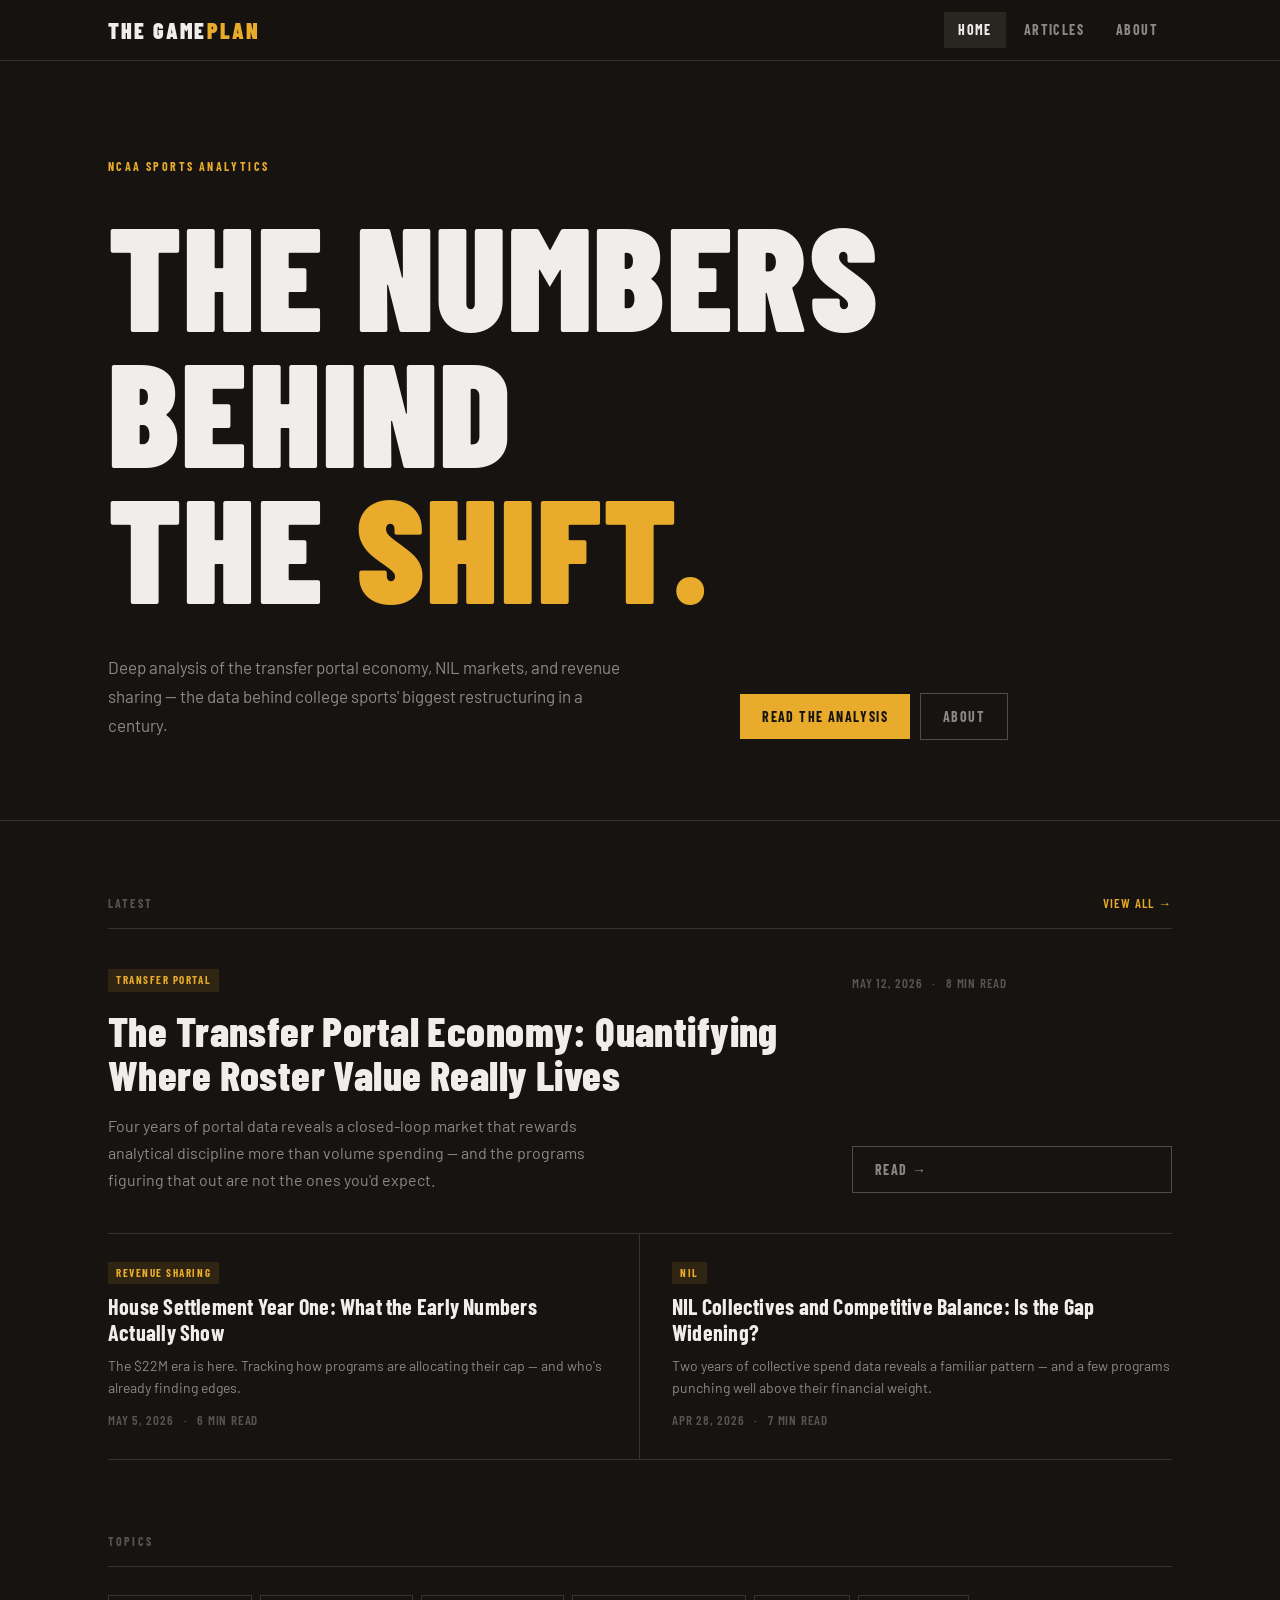
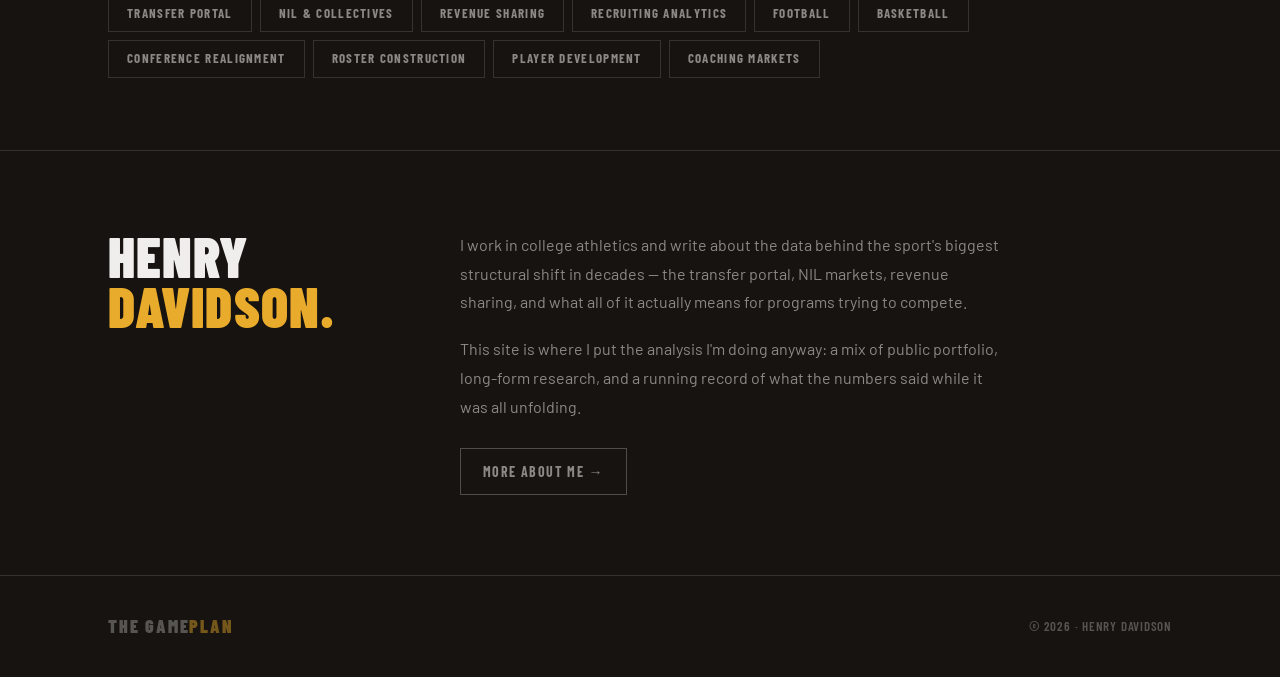
==== commit 1e4d9e7f: "Add personal about page for Henry Davidson" ====
--- a/index.html
+++ b/index.html
@@ -135,11 +135,11 @@
   <section class="about-section">
     <div class="container">
       <div class="about-inner">
-        <div class="about-label">The<em>Game<br>Plan.</em></div>
+        <div class="about-label">Henry<em>Davidson.</em></div>
         <div class="about-body">
-          <p>College sports is undergoing its most significant structural transformation in decades. The House settlement, revenue sharing, NIL markets, and an unrestricted transfer portal have rewritten the rules of roster construction, recruiting, and competitive balance all at once.</p>
-          <p>The Game Plan covers this landscape through data, not takes. Each piece is an attempt to use publicly available numbers and analytical frameworks to understand what's actually changing, and what's just noise.</p>
-          <a href="about.html" class="btn btn-ghost" style="margin-top: 8px;">More about this site →</a>
+          <p>I work in college athletics and write about the data behind the sport's biggest structural shift in decades — the transfer portal, NIL markets, revenue sharing, and what all of it actually means for programs trying to compete.</p>
+          <p>This site is where I put the analysis I'm doing anyway: a mix of public portfolio, long-form research, and a running record of what the numbers said while it was all unfolding.</p>
+          <a href="about.html" class="btn btn-ghost" style="margin-top: 8px;">More about me →</a>
         </div>
       </div>
     </div>
@@ -150,7 +150,7 @@
     <div class="container">
       <div class="footer-inner">
         <span class="footer-logo">The Game<em>plan</em></span>
-        <span class="footer-copy">© 2026 · Sports analytics &amp; NCAA research</span>
+        <span class="footer-copy">© 2026 · Henry Davidson</span>
       </div>
     </div>
   </footer>
--- a/assets/style.css
+++ b/assets/style.css
@@ -2,25 +2,25 @@
 
 /* ─── Design tokens ─────────────────────────────────────────── */
 :root {
-  /* Backgrounds: very dark, warm-tinted toward amber (chroma 0.005) */
-  --bg:            oklch(9.5% 0.005 75);
-  --surface:       oklch(13%  0.006 75);
-  --surface-2:     oklch(18%  0.007 75);
+  /* Backgrounds: warm charcoal — readable without sacrificing the dark feel */
+  --bg:            oklch(19%  0.008 75);
+  --surface:       oklch(23%  0.009 75);
+  --surface-2:     oklch(27%  0.010 75);
 
   /* Borders */
-  --border:        oklch(22%  0.006 75);
-  --border-hi:     oklch(32%  0.006 75);
+  --border:        oklch(32%  0.009 75);
+  --border-hi:     oklch(42%  0.009 75);
 
   /* Amber accent — OKLCH, perceptually uniform */
   --accent:        oklch(78%  0.15  80);
-  --accent-lo:     oklch(78%  0.15  80 / 0.10);
-  --accent-line:   oklch(78%  0.15  80 / 0.22);
+  --accent-lo:     oklch(78%  0.15  80 / 0.12);
+  --accent-line:   oklch(78%  0.15  80 / 0.28);
 
   /* Text scale */
-  --text:          oklch(93%  0.004 75);
-  --text-body:     oklch(80%  0.004 75);
-  --text-muted:    oklch(55%  0.004 75);
-  --text-dim:      oklch(33%  0.004 75);
+  --text:          oklch(95%  0.004 75);
+  --text-body:     oklch(83%  0.004 75);
+  --text-muted:    oklch(63%  0.005 75);
+  --text-dim:      oklch(45%  0.006 75);
 
   --max-w:  1120px;
 }
@@ -64,7 +64,7 @@
   position: sticky;
   top: 0;
   z-index: 100;
-  background: oklch(9.5% 0.005 75 / 0.93);
+  background: oklch(19% 0.008 75 / 0.94);
   backdrop-filter: blur(14px);
   -webkit-backdrop-filter: blur(14px);
   border-bottom: 1px solid var(--border);
@@ -205,7 +205,7 @@
 }
 .btn-primary {
   background: var(--accent);
-  color: oklch(9.5% 0.005 75);
+  color: oklch(19% 0.008 75);
 }
 .btn-primary:hover {
   background: oklch(83% 0.14 80);
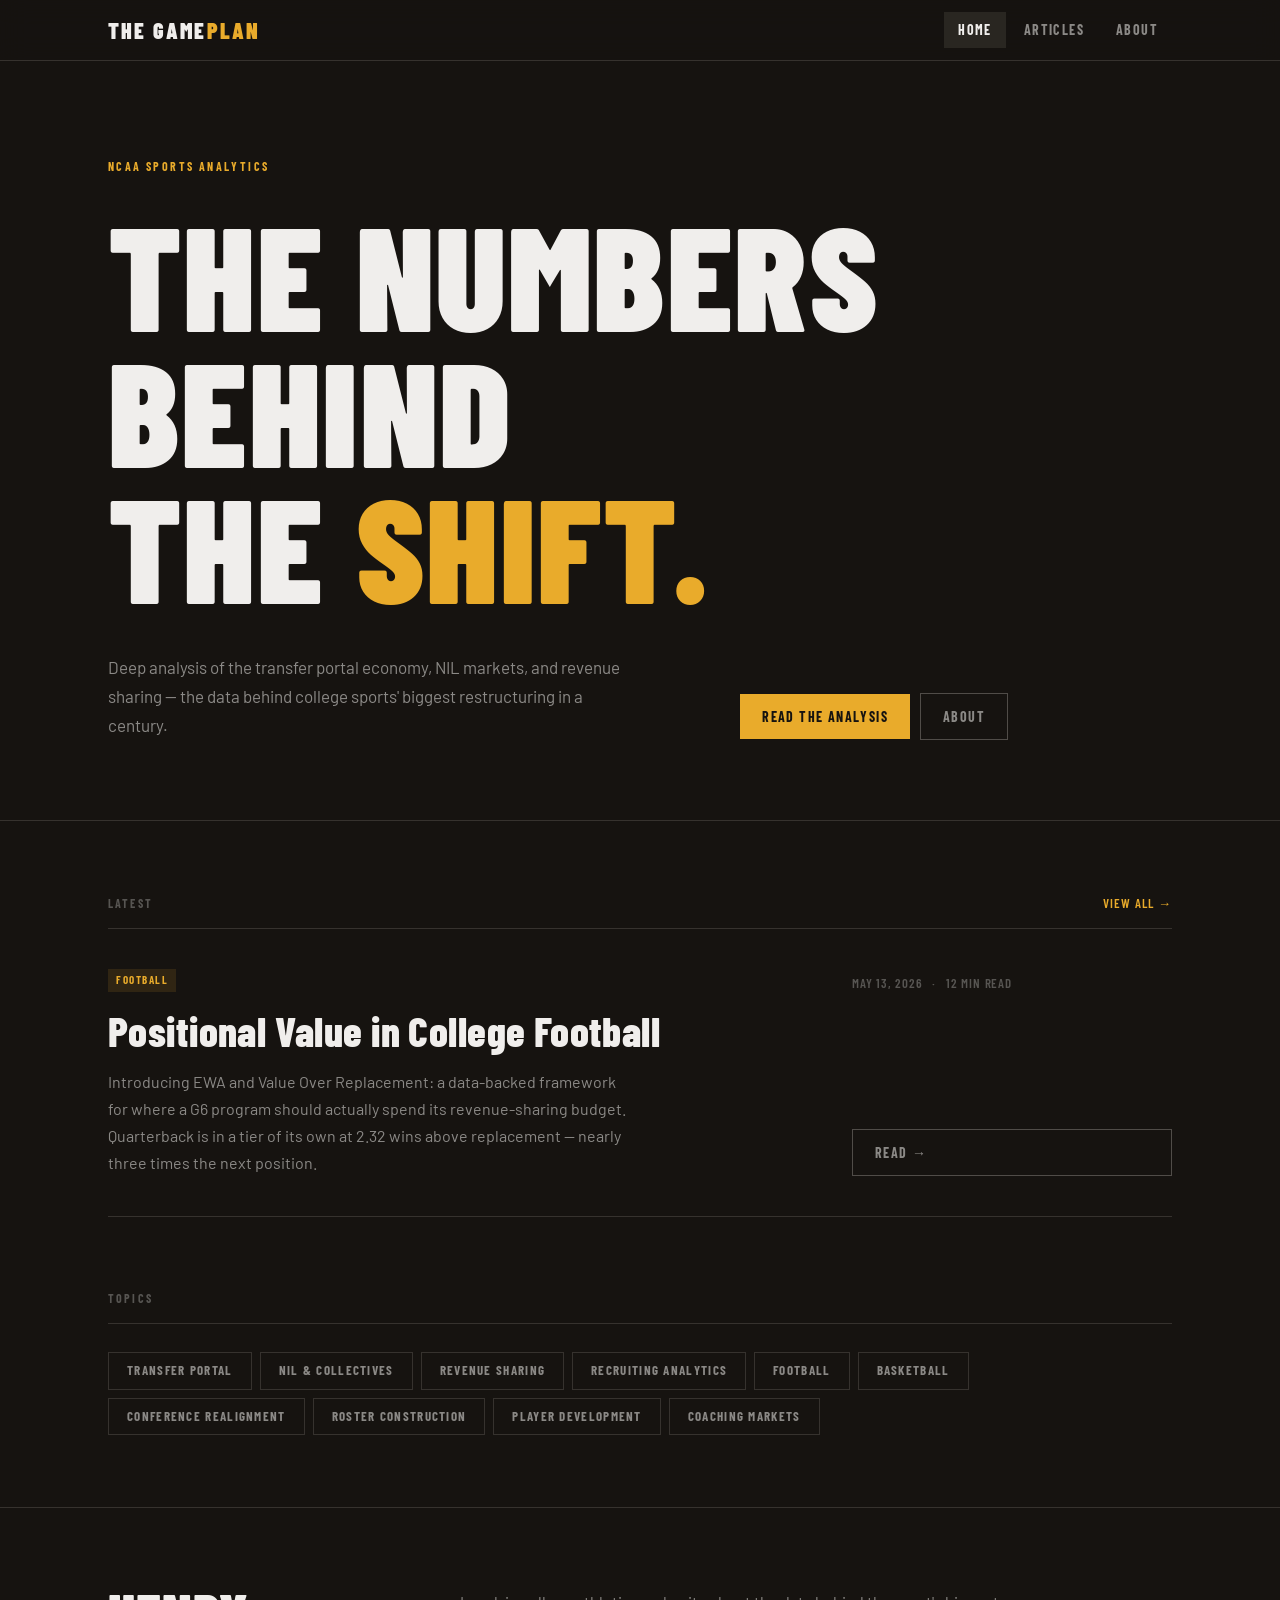
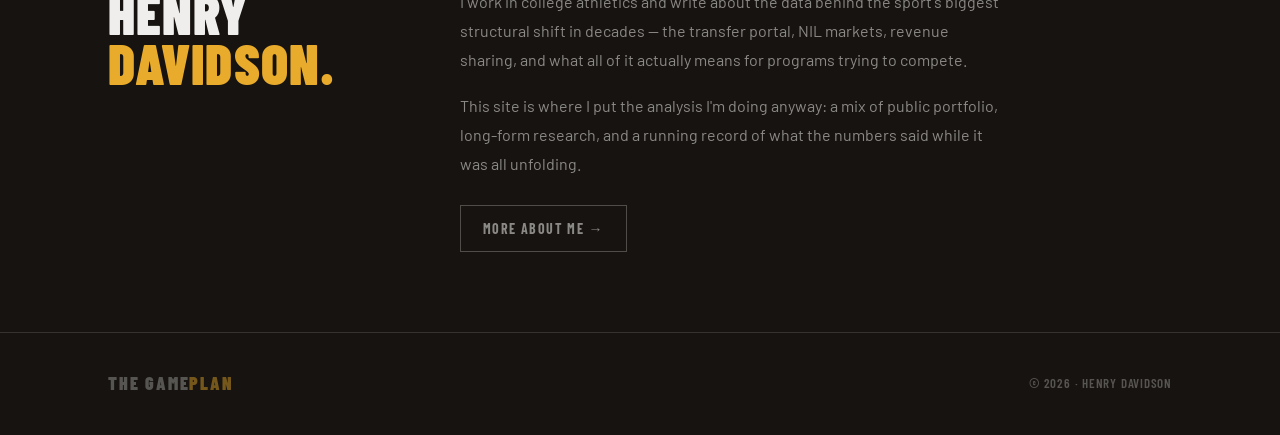
==== commit 7196eb68: "Publish first article: Positional Value in College Football Introduces EWA and VOR framework for G6 " ====
--- a/index.html
+++ b/index.html
@@ -57,55 +57,22 @@
       <!-- Lead article -->
       <article class="article-lead">
         <div class="article-lead-main">
-          <span class="card-tag">Transfer Portal</span>
+          <span class="card-tag">Football</span>
           <h2 class="lead-title">
-            <a href="articles/transfer-portal-economy.html">
-              The Transfer Portal Economy: Quantifying Where Roster Value Really Lives
+            <a href="articles/positional-value-college-football.html">
+              Positional Value in College Football
             </a>
           </h2>
-          <p class="lead-excerpt">Four years of portal data reveals a closed-loop market that rewards analytical discipline more than volume spending — and the programs figuring that out are not the ones you'd expect.</p>
+          <p class="lead-excerpt">Introducing EWA and Value Over Replacement: a data-backed framework for where a G6 program should actually spend its revenue-sharing budget. Quarterback is in a tier of its own at 2.32 wins above replacement — nearly three times the next position.</p>
         </div>
         <div class="article-lead-side">
           <div class="card-meta">
-            <span>May 12, 2026</span>
-            <span>8 min read</span>
+            <span>May 13, 2026</span>
+            <span>12 min read</span>
           </div>
-          <a href="articles/transfer-portal-economy.html" class="btn btn-ghost" style="margin-top: auto;">Read →</a>
+          <a href="articles/positional-value-college-football.html" class="btn btn-ghost" style="margin-top: auto;">Read →</a>
         </div>
       </article>
-
-      <!-- Secondary articles -->
-      <div class="article-list">
-
-        <article class="article-list-item">
-          <span class="card-tag">Revenue Sharing</span>
-          <h3 class="article-list-title">
-            <a href="articles/revenue-sharing-year-one.html">
-              House Settlement Year One: What the Early Numbers Actually Show
-            </a>
-          </h3>
-          <p class="article-list-excerpt">The $22M era is here. Tracking how programs are allocating their cap — and who's already finding edges.</p>
-          <div class="card-meta">
-            <span>May 5, 2026</span>
-            <span>6 min read</span>
-          </div>
-        </article>
-
-        <article class="article-list-item">
-          <span class="card-tag">NIL</span>
-          <h3 class="article-list-title">
-            <a href="articles/nil-collectives-competitive-balance.html">
-              NIL Collectives and Competitive Balance: Is the Gap Widening?
-            </a>
-          </h3>
-          <p class="article-list-excerpt">Two years of collective spend data reveals a familiar pattern — and a few programs punching well above their financial weight.</p>
-          <div class="card-meta">
-            <span>Apr 28, 2026</span>
-            <span>7 min read</span>
-          </div>
-        </article>
-
-      </div>
 
     </div>
   </section>
--- a/assets/style.css
+++ b/assets/style.css
@@ -607,6 +607,50 @@
   color: var(--text-muted);
   line-height: 1.6;
   max-width: 52ch;
+}
+
+/* Data tables */
+.article-body table {
+  width: 100%;
+  border-collapse: collapse;
+  margin: 36px 0;
+  font-size: 15px;
+}
+.article-body thead th {
+  font-family: 'Barlow Condensed', sans-serif;
+  font-size: 11px;
+  font-weight: 700;
+  letter-spacing: 0.14em;
+  text-transform: uppercase;
+  color: var(--text-dim);
+  text-align: left;
+  padding: 10px 16px;
+  border-bottom: 2px solid var(--border);
+}
+.article-body td {
+  padding: 11px 16px;
+  border-bottom: 1px solid var(--border);
+  color: var(--text-body);
+  vertical-align: top;
+}
+.article-body tbody tr:hover td { background: var(--surface); }
+.article-body th:not(:first-child),
+.article-body td:not(:first-child) { text-align: right; }
+.article-body tr.highlight td {
+  color: var(--accent);
+  font-family: 'Barlow Condensed', sans-serif;
+  font-weight: 700;
+  font-size: 16px;
+  letter-spacing: 0.03em;
+}
+.table-caption {
+  font-family: 'Barlow Condensed', sans-serif;
+  font-size: 12px;
+  font-weight: 600;
+  letter-spacing: 0.1em;
+  text-transform: uppercase;
+  color: var(--text-dim);
+  margin-bottom: 8px;
 }
 
 /* Back link */
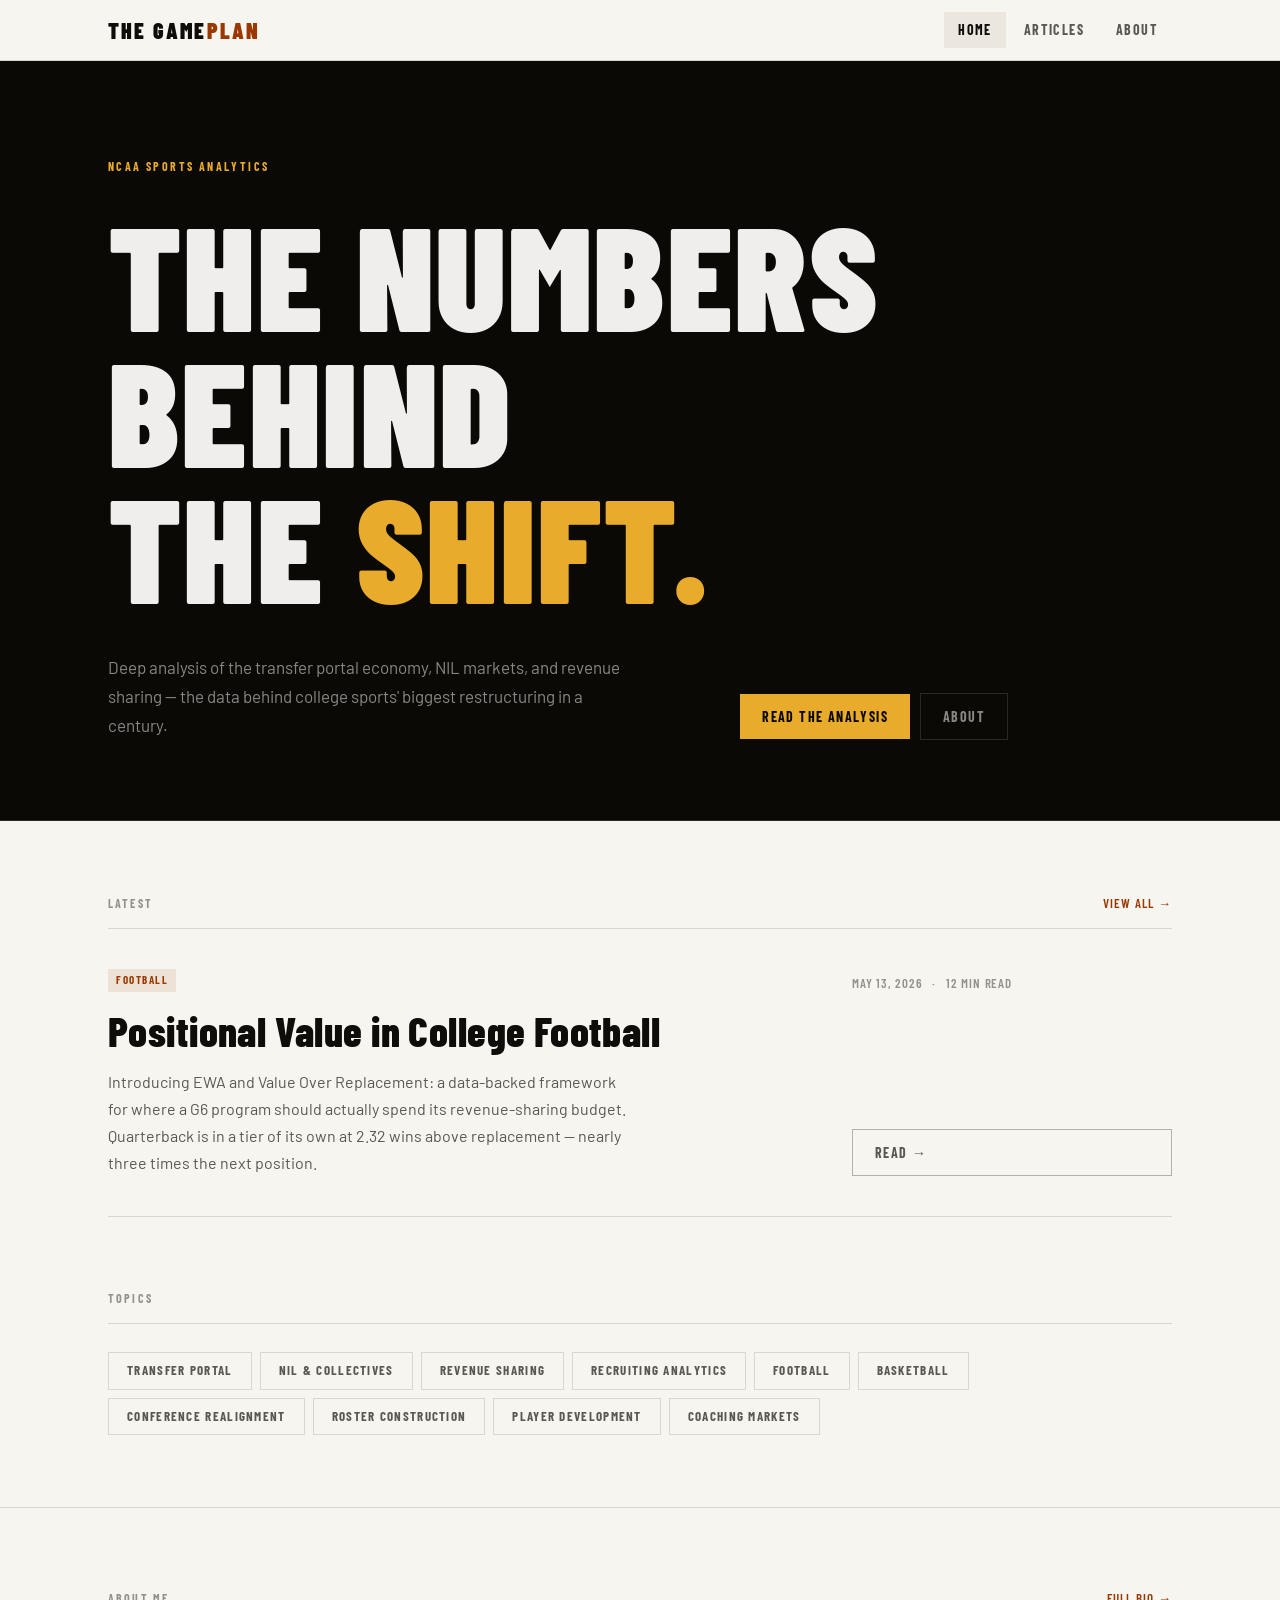
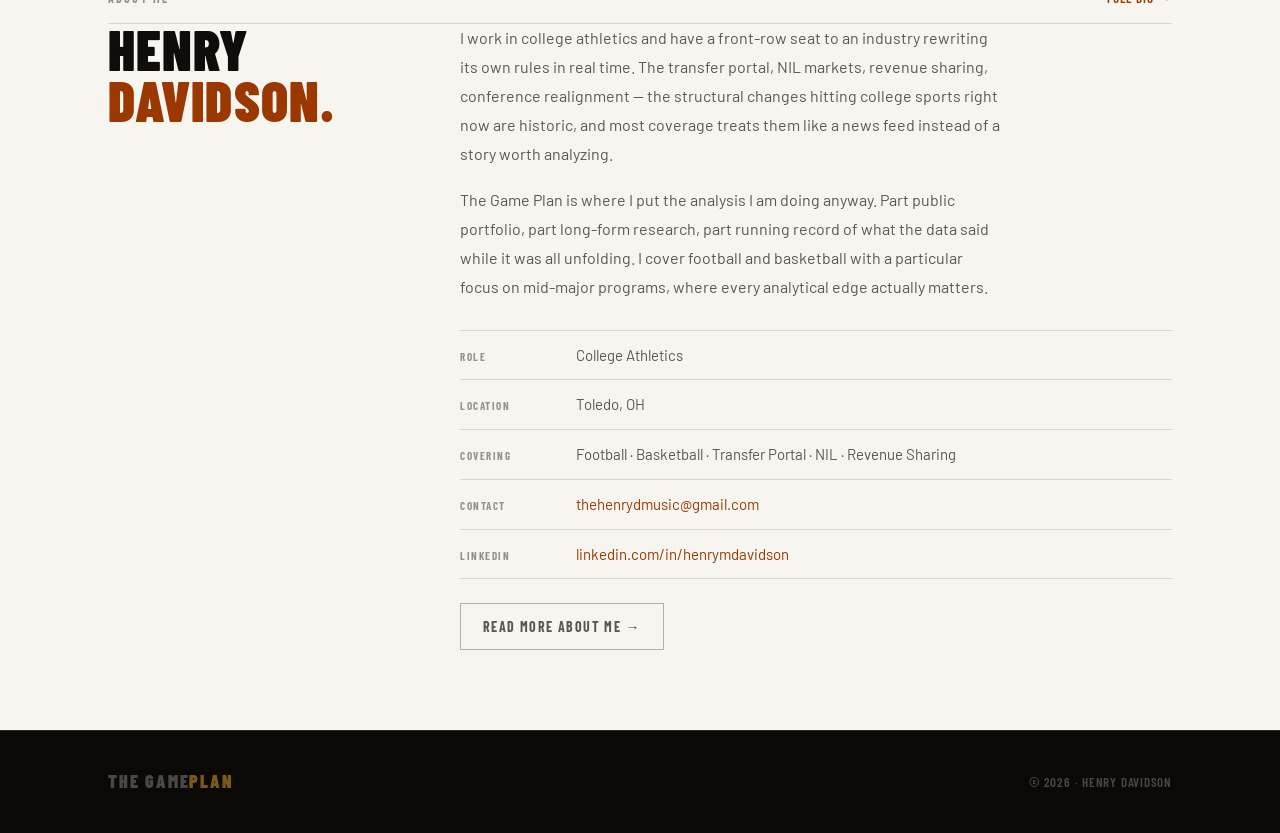
==== commit 7dcc0325: "Add About Me section to homepage with LinkedIn link" ====
--- a/index.html
+++ b/index.html
@@ -98,16 +98,49 @@
     </div>
   </section>
 
-  <!-- ─── About Strip ──────────────────────────────── -->
+  <!-- ─── About Me ────────────────────────────────── -->
   <section class="about-section">
     <div class="container">
+
+      <div class="section-header">
+        <span class="section-title">About Me</span>
+        <a href="about.html" class="section-link">Full bio →</a>
+      </div>
+
       <div class="about-inner">
+
         <div class="about-label">Henry<em>Davidson.</em></div>
+
         <div class="about-body">
-          <p>I work in college athletics and write about the data behind the sport's biggest structural shift in decades — the transfer portal, NIL markets, revenue sharing, and what all of it actually means for programs trying to compete.</p>
-          <p>This site is where I put the analysis I'm doing anyway: a mix of public portfolio, long-form research, and a running record of what the numbers said while it was all unfolding.</p>
-          <a href="about.html" class="btn btn-ghost" style="margin-top: 8px;">More about me →</a>
+          <p>I work in college athletics and have a front-row seat to an industry rewriting its own rules in real time. The transfer portal, NIL markets, revenue sharing, conference realignment — the structural changes hitting college sports right now are historic, and most coverage treats them like a news feed instead of a story worth analyzing.</p>
+          <p>The Game Plan is where I put the analysis I am doing anyway. Part public portfolio, part long-form research, part running record of what the data said while it was all unfolding. I cover football and basketball with a particular focus on mid-major programs, where every analytical edge actually matters.</p>
+
+          <div class="about-details">
+            <div class="about-detail">
+              <span class="about-detail-label">Role</span>
+              <span class="about-detail-value">College Athletics</span>
+            </div>
+            <div class="about-detail">
+              <span class="about-detail-label">Location</span>
+              <span class="about-detail-value">Toledo, OH</span>
+            </div>
+            <div class="about-detail">
+              <span class="about-detail-label">Covering</span>
+              <span class="about-detail-value">Football · Basketball · Transfer Portal · NIL · Revenue Sharing</span>
+            </div>
+            <div class="about-detail">
+              <span class="about-detail-label">Contact</span>
+              <span class="about-detail-value"><a href="mailto:thehenrydmusic@gmail.com">thehenrydmusic@gmail.com</a></span>
+            </div>
+            <div class="about-detail">
+              <span class="about-detail-label">LinkedIn</span>
+              <span class="about-detail-value"><a href="https://www.linkedin.com/in/henrymdavidson/" target="_blank" rel="noopener">linkedin.com/in/henrymdavidson</a></span>
+            </div>
+          </div>
+
+          <a href="about.html" class="btn btn-ghost" style="margin-top: 24px;">Read more about me →</a>
         </div>
+
       </div>
     </div>
   </section>
--- a/assets/style.css
+++ b/assets/style.css
@@ -1,26 +1,34 @@
-@import url('https://fonts.googleapis.com/css2?family=Barlow+Condensed:wght@600;700;800;900&family=Barlow:ital,wght@0,400;0,500;0,600;0,700;1,400;1,600&display=swap');
+@import url('https://fonts.googleapis.com/css2?family=Barlow+Condensed:wght@600;700;800;900&family=Barlow:ital,wght@0,400;0,500;0,600;0,700;1,400;1,600&family=Spectral:ital,wght@0,400;0,600;1,400;1,600&display=swap');
 
 /* ─── Design tokens ─────────────────────────────────────────── */
 :root {
-  /* Backgrounds: warm charcoal — readable without sacrificing the dark feel */
-  --bg:            oklch(19%  0.008 75);
-  --surface:       oklch(23%  0.009 75);
-  --surface-2:     oklch(27%  0.010 75);
+  /* Backgrounds: warm off-white — comfortable for long-form reading */
+  --bg:            oklch(97%  0.008 85);
+  --surface:       oklch(99%  0.003 85);
+  --surface-2:     oklch(93%  0.014 85);
 
   /* Borders */
-  --border:        oklch(32%  0.009 75);
-  --border-hi:     oklch(42%  0.009 75);
-
-  /* Amber accent — OKLCH, perceptually uniform */
-  --accent:        oklch(78%  0.15  80);
-  --accent-lo:     oklch(78%  0.15  80 / 0.12);
-  --accent-line:   oklch(78%  0.15  80 / 0.28);
+  --border:        oklch(88%  0.012 85);
+  --border-hi:     oklch(76%  0.014 85);
+
+  /* Amber accent — darkened for WCAG contrast on light backgrounds */
+  --accent:        oklch(47%  0.18  65);
+  --accent-lo:     oklch(47%  0.18  65 / 0.10);
+  --accent-line:   oklch(47%  0.18  65 / 0.28);
 
   /* Text scale */
-  --text:          oklch(95%  0.004 75);
-  --text-body:     oklch(83%  0.004 75);
-  --text-muted:    oklch(63%  0.005 75);
-  --text-dim:      oklch(45%  0.006 75);
+  --text:          oklch(16%  0.008 75);
+  --text-body:     oklch(28%  0.008 75);
+  --text-muted:    oklch(46%  0.008 75);
+  --text-dim:      oklch(66%  0.008 75);
+
+  /* Dark surface tokens — used by hero, footer, about hero */
+  --dark-bg:       oklch(14%  0.008 75);
+  --dark-surface:  oklch(19%  0.008 75);
+  --dark-border:   oklch(28%  0.008 75);
+  --dark-text:     oklch(95%  0.004 75);
+  --dark-muted:    oklch(62%  0.005 75);
+  --dark-accent:   oklch(78%  0.15  80);
 
   --max-w:  1120px;
 }
@@ -64,7 +72,7 @@
   position: sticky;
   top: 0;
   z-index: 100;
-  background: oklch(19% 0.008 75 / 0.94);
+  background: oklch(97% 0.008 85 / 0.96);
   backdrop-filter: blur(14px);
   -webkit-backdrop-filter: blur(14px);
   border-bottom: 1px solid var(--border);
@@ -205,10 +213,10 @@
 }
 .btn-primary {
   background: var(--accent);
-  color: oklch(19% 0.008 75);
+  color: oklch(97% 0.004 85);
 }
 .btn-primary:hover {
-  background: oklch(83% 0.14 80);
+  background: oklch(42% 0.18 65);
   transform: translateY(-1px);
 }
 .btn-ghost {
@@ -420,6 +428,36 @@
 }
 .about-body p:last-child { margin-bottom: 0; }
 
+.about-details {
+  margin-top: 28px;
+  border-top: 1px solid var(--border);
+}
+.about-detail {
+  display: grid;
+  grid-template-columns: 100px 1fr;
+  gap: 16px;
+  padding: 12px 0;
+  border-bottom: 1px solid var(--border);
+  align-items: baseline;
+}
+.about-detail-label {
+  font-family: 'Barlow Condensed', sans-serif;
+  font-size: 11px;
+  font-weight: 700;
+  letter-spacing: 0.14em;
+  text-transform: uppercase;
+  color: var(--text-dim);
+}
+.about-detail-value {
+  font-size: 15px;
+  color: var(--text-muted);
+}
+.about-detail-value a {
+  color: var(--accent);
+  transition: opacity 0.18s;
+}
+.about-detail-value a:hover { opacity: 0.75; }
+
 /* ─── Footer ─────────────────────────────────────────────────── */
 footer {
   border-top: 1px solid var(--border);
@@ -482,46 +520,51 @@
 }
 .article-meta .divider { margin: 0 12px; color: var(--text-dim); }
 
-/* Article body: reading-optimized */
+/* Article body: reading-optimized with Spectral serif */
 .article-body {
   max-width: 68ch;
-  padding: 60px 0 88px;
-}
-
+  padding: 64px 0 96px;
+  font-family: 'Spectral', Georgia, serif;
+  font-kerning: normal;
+}
+
+/* Lead paragraph — larger, sets the scene */
 .article-body > p:first-child {
-  font-size: 19px;
+  font-size: 1.2rem;
+  font-weight: 400;
   color: var(--text-body);
   line-height: 1.75;
-  margin-bottom: 28px;
+  margin-bottom: 1.75rem;
 }
 
 .article-body p {
-  font-size: 17px;
-  line-height: 1.85;
+  font-size: 1.075rem;
+  line-height: 1.88;
   color: var(--text-body);
-  margin-bottom: 24px;
-}
-
+  margin-bottom: 1.5rem;
+}
+
+/* Section headings: Barlow Condensed contrasts with Spectral body */
 .article-body h2 {
   font-family: 'Barlow Condensed', sans-serif;
   font-weight: 800;
-  font-size: 30px;
-  letter-spacing: 0.02em;
-  text-transform: uppercase;
-  color: var(--text);
-  margin: 56px 0 18px;
-  padding-bottom: 10px;
+  font-size: clamp(1.5rem, 3vw, 1.875rem);
+  letter-spacing: 0.03em;
+  text-transform: uppercase;
+  color: var(--text);
+  margin: 3.5rem 0 1rem;
+  padding-bottom: 0.6rem;
   border-bottom: 1px solid var(--border);
 }
 
 .article-body h3 {
   font-family: 'Barlow Condensed', sans-serif;
   font-weight: 700;
-  font-size: 22px;
-  letter-spacing: 0.03em;
-  text-transform: uppercase;
-  color: var(--text);
-  margin: 40px 0 12px;
+  font-size: clamp(1.2rem, 2.5vw, 1.375rem);
+  letter-spacing: 0.04em;
+  text-transform: uppercase;
+  color: var(--text);
+  margin: 2.5rem 0 0.75rem;
 }
 
 .article-body strong {
@@ -538,24 +581,25 @@
 
 .article-body ul,
 .article-body ol {
-  margin: 0 0 26px 0;
+  margin: 0 0 1.5rem 0;
   padding-left: 0;
   list-style: none;
   color: var(--text-body);
-  font-size: 17px;
+  font-size: 1.075rem;
   line-height: 1.8;
 }
 .article-body ul li,
 .article-body ol li {
-  padding-left: 22px;
+  padding-left: 1.5rem;
   position: relative;
-  margin-bottom: 10px;
+  margin-bottom: 0.6rem;
 }
 .article-body ul li::before {
   content: '—';
   position: absolute;
   left: 0;
   color: var(--text-dim);
+  font-family: 'Barlow Condensed', sans-serif;
 }
 .article-body ol { counter-reset: ol-counter; }
 .article-body ol li { counter-increment: ol-counter; }
@@ -566,46 +610,50 @@
   color: var(--accent);
   font-family: 'Barlow Condensed', sans-serif;
   font-weight: 700;
-  font-size: 13px;
+  font-size: 0.8rem;
   letter-spacing: 0.04em;
-  top: 3px;
-}
-
-/* Blockquote: top/bottom rules, no side stripe */
+  top: 4px;
+}
+
+/* Blockquote: Spectral italic shines here — top/bottom rules, no side stripe */
 .article-body blockquote {
-  margin: 40px 0;
-  padding: 28px 0;
+  margin: 2.5rem 0;
+  padding: 1.75rem 0;
   border-top: 1px solid var(--border);
   border-bottom: 1px solid var(--border);
 }
 .article-body blockquote p {
-  font-size: 20px;
+  font-family: 'Spectral', Georgia, serif;
+  font-size: 1.2rem;
+  font-weight: 400;
   font-style: italic;
   color: var(--text);
-  line-height: 1.55;
+  line-height: 1.6;
   margin: 0;
 }
 
 /* Stat callout: full border box, no side stripe */
 .stat-callout {
-  margin: 40px 0;
-  padding: 32px;
+  margin: 2.5rem 0;
+  padding: 2rem;
   background: var(--accent-lo);
   border: 1px solid var(--accent-line);
 }
 .stat-callout .stat-number {
   font-family: 'Barlow Condensed', sans-serif;
   font-weight: 900;
-  font-size: 64px;
+  font-size: clamp(3rem, 8vw, 4.5rem);
   color: var(--accent);
   line-height: 1;
   letter-spacing: 0.01em;
-  margin-bottom: 8px;
+  margin-bottom: 0.5rem;
+  font-variant-numeric: tabular-nums;
 }
 .stat-callout .stat-label {
-  font-size: 15px;
-  color: var(--text-muted);
-  line-height: 1.6;
+  font-family: 'Spectral', Georgia, serif;
+  font-size: 1rem;
+  color: var(--text-muted);
+  line-height: 1.65;
   max-width: 52ch;
 }
 
@@ -613,44 +661,46 @@
 .article-body table {
   width: 100%;
   border-collapse: collapse;
-  margin: 36px 0;
-  font-size: 15px;
+  margin: 2rem 0;
+  font-family: 'Barlow Condensed', sans-serif;
+  font-variant-numeric: tabular-nums;
 }
 .article-body thead th {
   font-family: 'Barlow Condensed', sans-serif;
-  font-size: 11px;
+  font-size: 0.7rem;
   font-weight: 700;
   letter-spacing: 0.14em;
   text-transform: uppercase;
   color: var(--text-dim);
   text-align: left;
-  padding: 10px 16px;
+  padding: 0.6rem 1rem;
   border-bottom: 2px solid var(--border);
 }
 .article-body td {
-  padding: 11px 16px;
+  font-size: 0.95rem;
+  padding: 0.7rem 1rem;
   border-bottom: 1px solid var(--border);
   color: var(--text-body);
-  vertical-align: top;
-}
-.article-body tbody tr:hover td { background: var(--surface); }
+  vertical-align: middle;
+  font-variant-numeric: tabular-nums;
+}
+.article-body tbody tr:hover td { background: var(--surface-2); }
 .article-body th:not(:first-child),
 .article-body td:not(:first-child) { text-align: right; }
 .article-body tr.highlight td {
   color: var(--accent);
-  font-family: 'Barlow Condensed', sans-serif;
-  font-weight: 700;
-  font-size: 16px;
+  font-weight: 700;
+  font-size: 1rem;
   letter-spacing: 0.03em;
 }
 .table-caption {
   font-family: 'Barlow Condensed', sans-serif;
-  font-size: 12px;
-  font-weight: 600;
-  letter-spacing: 0.1em;
+  font-size: 0.7rem;
+  font-weight: 700;
+  letter-spacing: 0.14em;
   text-transform: uppercase;
   color: var(--text-dim);
-  margin-bottom: 8px;
+  margin-bottom: 0.5rem;
 }
 
 /* Back link */
@@ -669,6 +719,38 @@
 }
 .back-link::before { content: '←'; font-size: 14px; }
 .back-link:hover { color: var(--accent); }
+
+/* ─── Dark sections (hero, footer, about hero) ───────────────── */
+.hero {
+  background: var(--dark-bg);
+  border-bottom-color: var(--dark-border);
+}
+.hero .hero-eyebrow { color: var(--dark-accent); }
+.hero .hero-headline { color: var(--dark-text); }
+.hero .hero-headline em { color: var(--dark-accent); }
+.hero .hero-sub { color: var(--dark-muted); }
+.hero .btn-primary { background: var(--dark-accent); color: var(--dark-bg); }
+.hero .btn-primary:hover { background: oklch(83% 0.14 80); }
+.hero .btn-ghost { color: var(--dark-muted); border-color: var(--dark-border); }
+.hero .btn-ghost:hover { color: var(--dark-text); border-color: oklch(50% 0.006 75); }
+
+footer {
+  background: var(--dark-bg);
+  border-top-color: var(--dark-border);
+}
+.footer-logo { color: oklch(40% 0.006 75); }
+.footer-logo em { color: var(--dark-accent); opacity: 0.5; }
+.footer-copy { color: oklch(40% 0.006 75); }
+
+/* About page hero inherits .hero dark treatment via the class */
+.about-page-hero {
+  background: var(--dark-bg);
+  border-bottom-color: var(--dark-border);
+}
+.about-page-hero .eyebrow { color: var(--dark-accent); }
+.about-name { color: var(--dark-text); }
+.about-name em { color: var(--dark-accent); }
+.about-tagline { color: var(--dark-muted); }
 
 /* ─── Animations ─────────────────────────────────────────────── */
 @keyframes fadeUp {
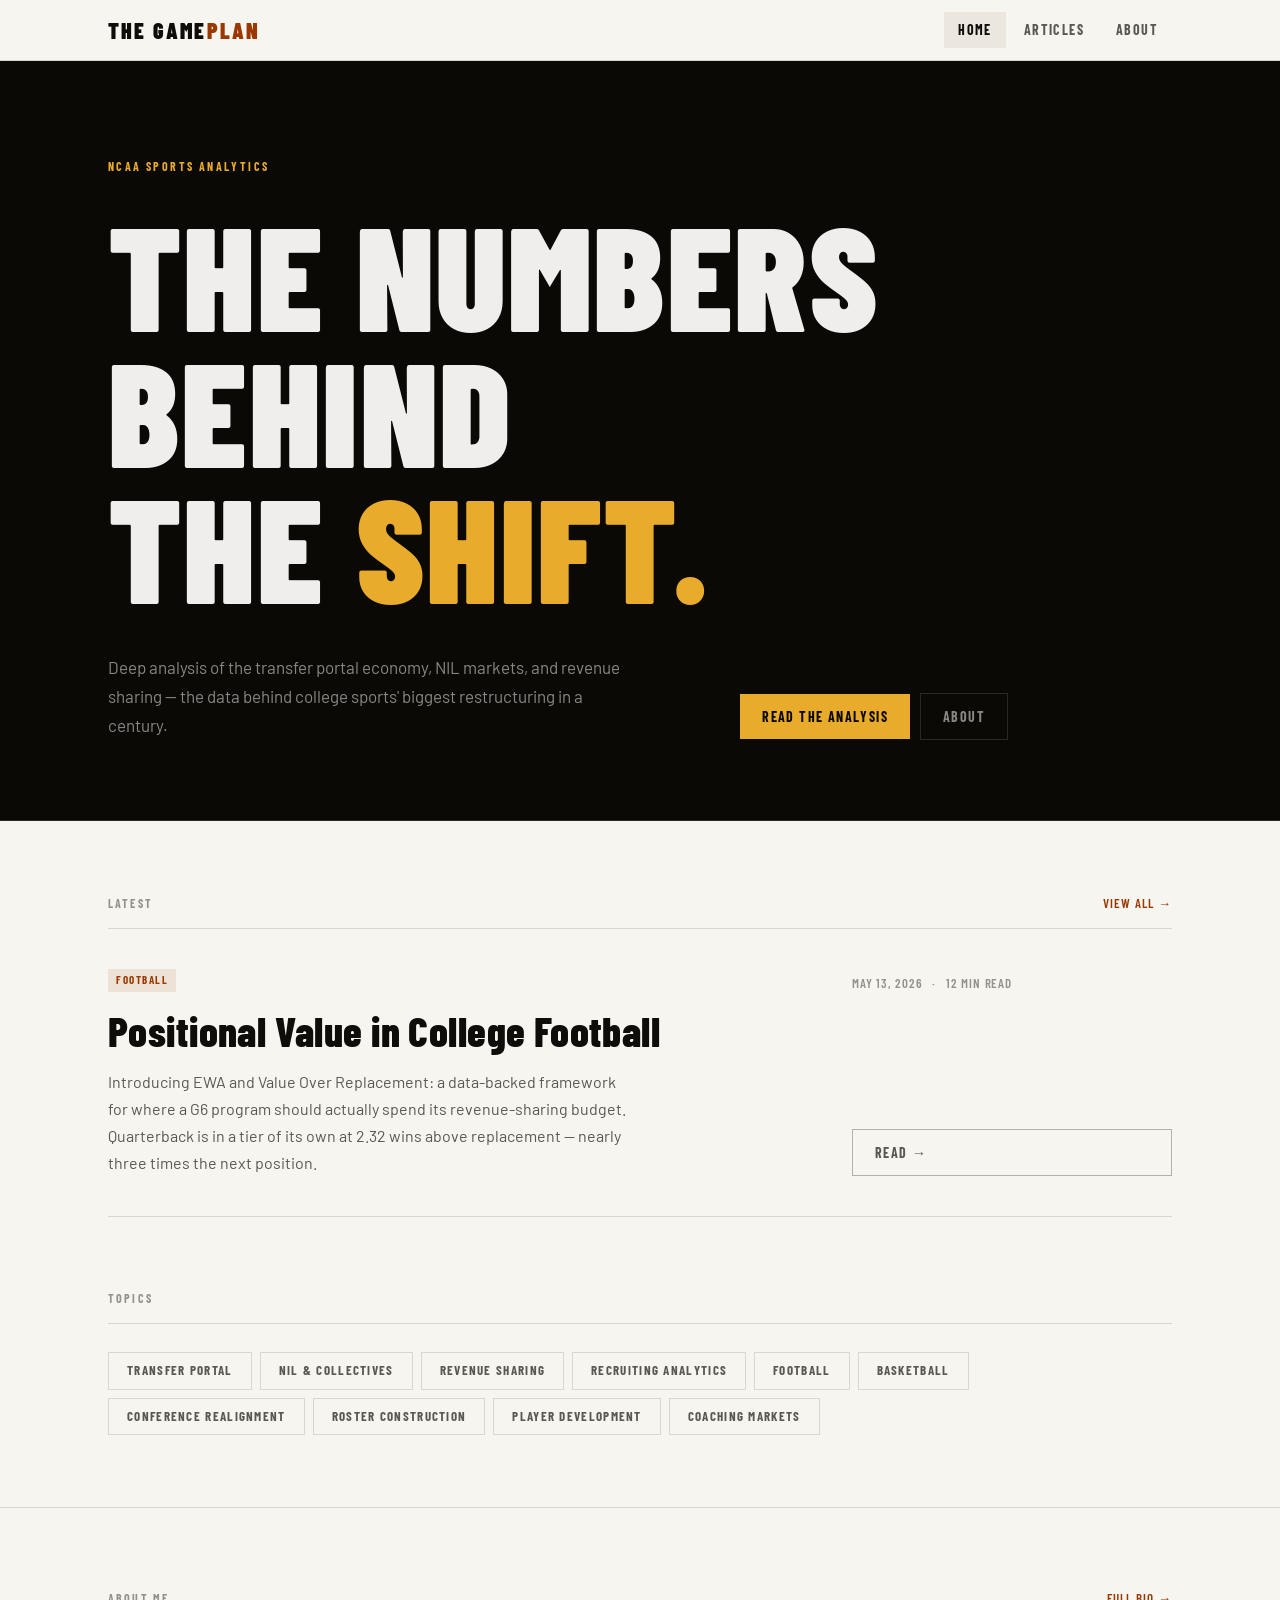
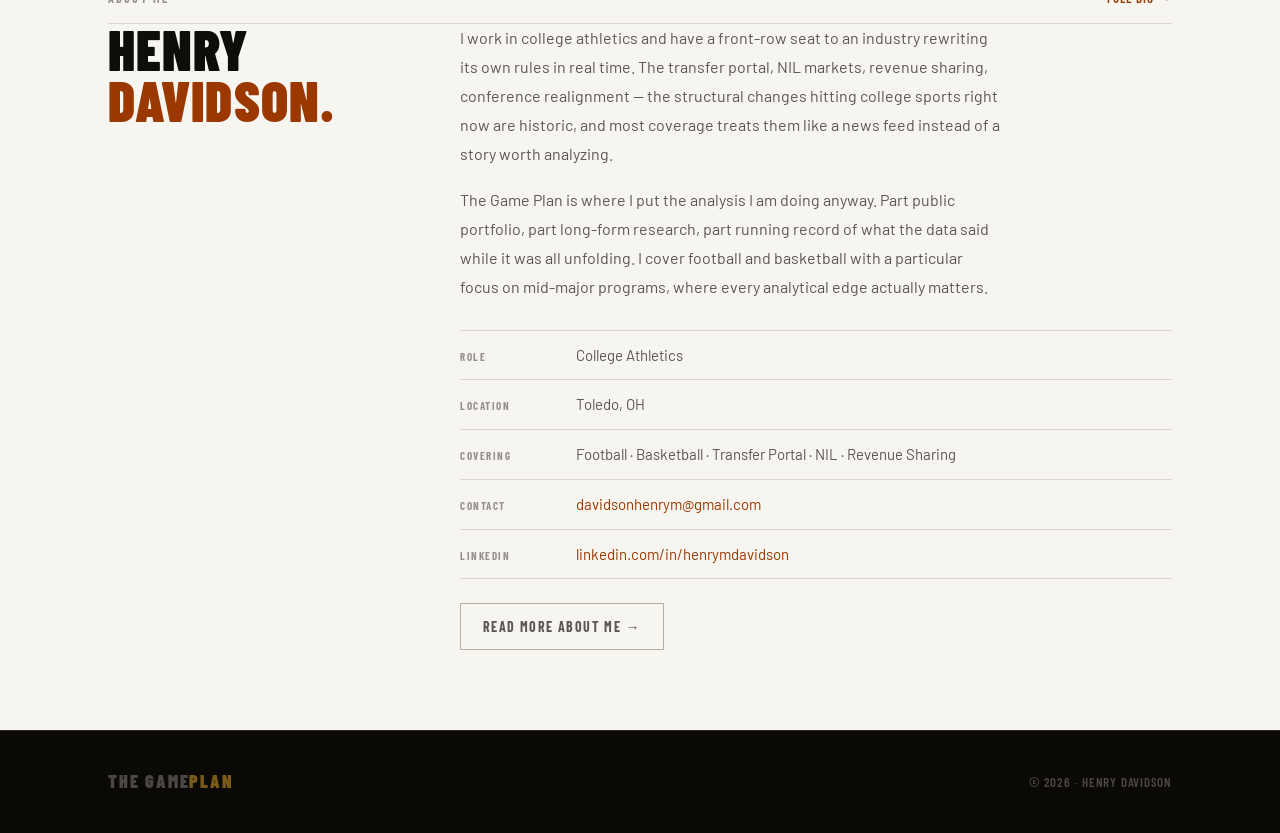
==== commit 8d110ce1: "Fix about hero name color, update contact email" ====
--- a/index.html
+++ b/index.html
@@ -130,7 +130,7 @@
             </div>
             <div class="about-detail">
               <span class="about-detail-label">Contact</span>
-              <span class="about-detail-value"><a href="mailto:thehenrydmusic@gmail.com">thehenrydmusic@gmail.com</a></span>
+              <span class="about-detail-value"><a href="mailto:davidsonhenrym@gmail.com">davidsonhenrym@gmail.com</a></span>
             </div>
             <div class="about-detail">
               <span class="about-detail-label">LinkedIn</span>
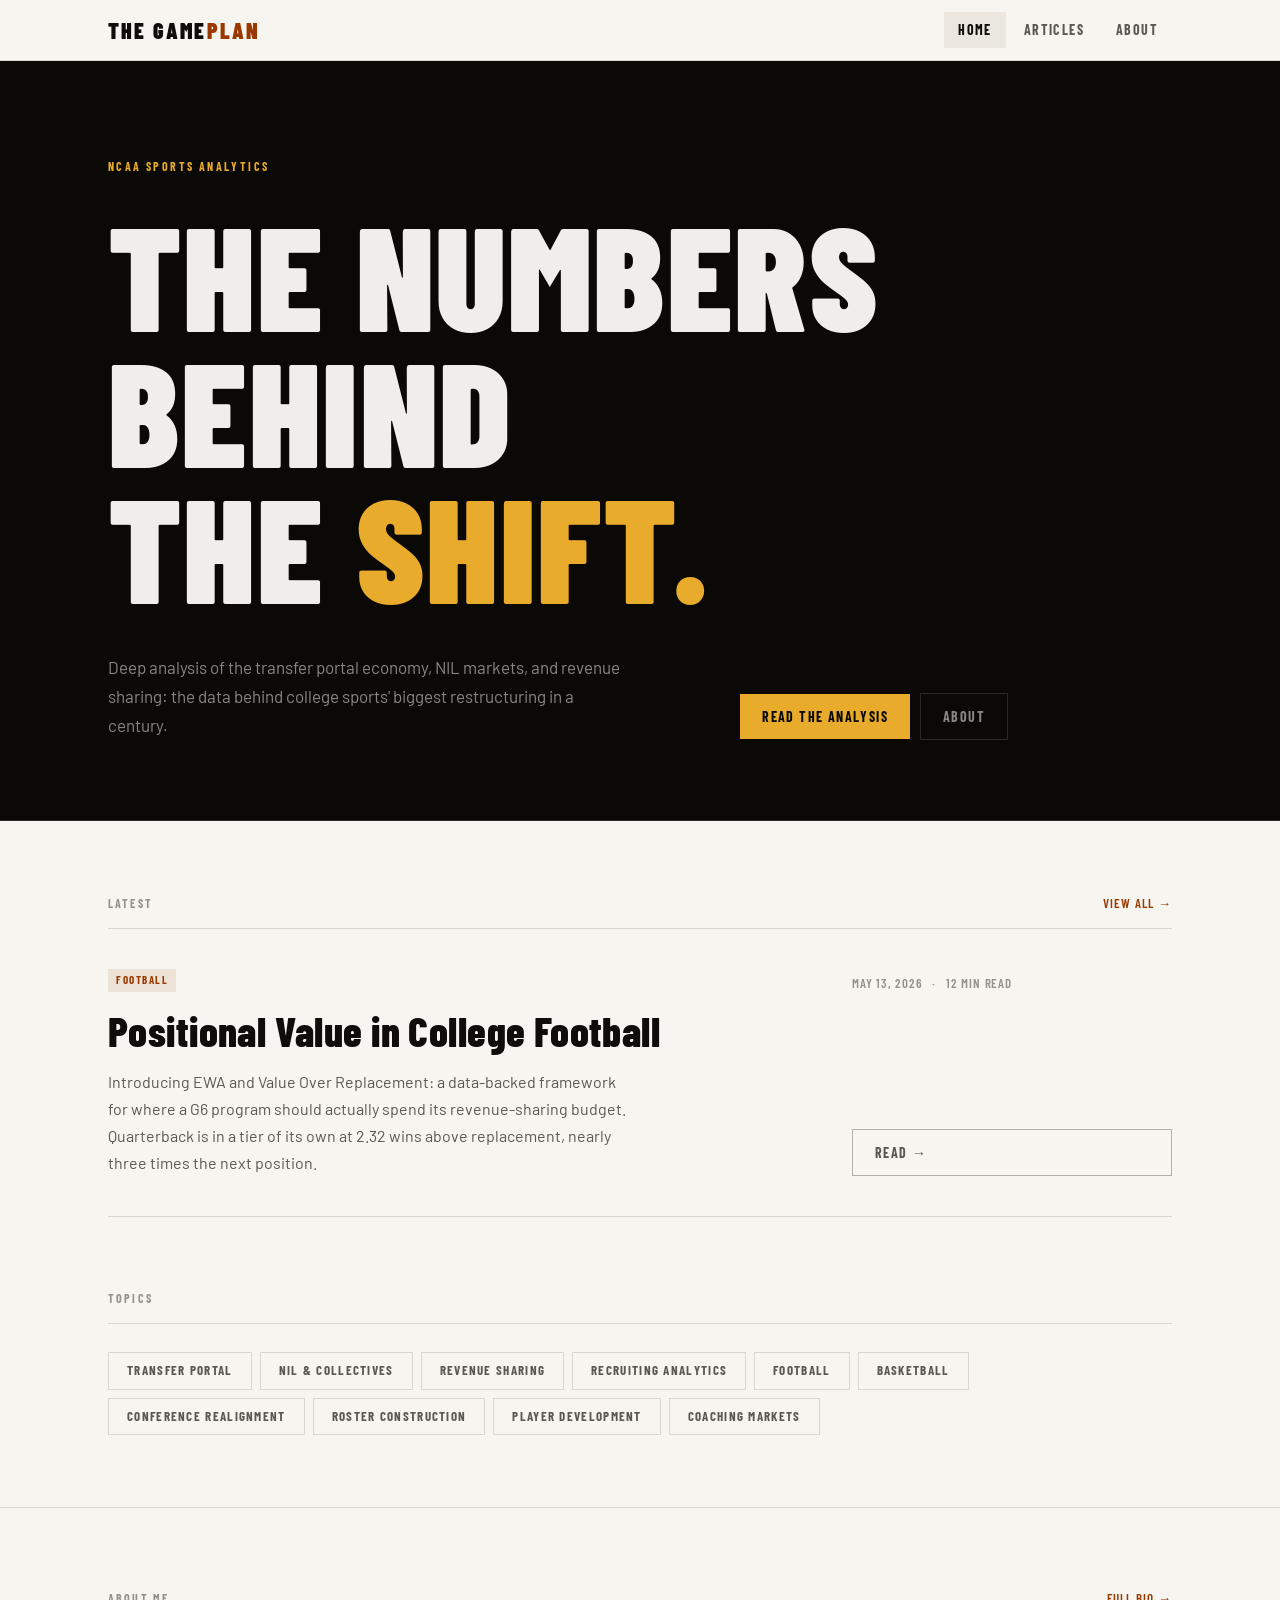
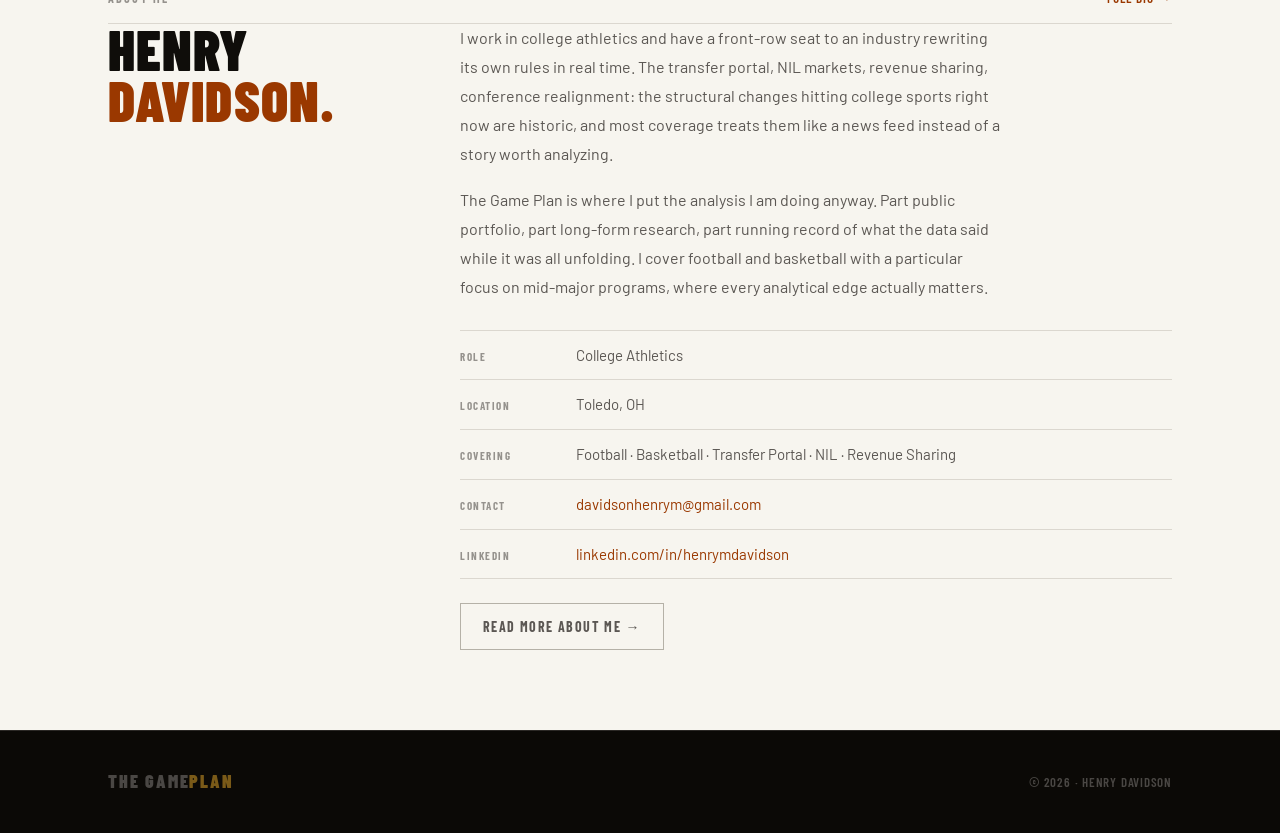
==== commit fa9075bc: "Remove em dashes across all site pages Replace em dashes with commas, colons, or pipes throughout in" ====
--- a/index.html
+++ b/index.html
@@ -3,8 +3,8 @@
 <head>
   <meta charset="UTF-8" />
   <meta name="viewport" content="width=device-width, initial-scale=1.0" />
-  <title>The Game Plan — NCAA Sports Analytics</title>
-  <meta name="description" content="Deep dives into the changing NCAA landscape — analytics, economics, and strategy." />
+  <title>The Game Plan | NCAA Sports Analytics</title>
+  <meta name="description" content="Deep dives into the changing NCAA landscape: analytics, economics, and strategy." />
   <link rel="stylesheet" href="assets/style.css" />
 </head>
 <body>
@@ -36,7 +36,7 @@
         The <em>Shift.</em>
       </h1>
       <div class="hero-foot">
-        <p class="hero-sub">Deep analysis of the transfer portal economy, NIL markets, and revenue sharing — the data behind college sports' biggest restructuring in a century.</p>
+        <p class="hero-sub">Deep analysis of the transfer portal economy, NIL markets, and revenue sharing: the data behind college sports' biggest restructuring in a century.</p>
         <div class="hero-actions">
           <a href="articles.html" class="btn btn-primary">Read the Analysis</a>
           <a href="about.html" class="btn btn-ghost">About</a>
@@ -63,7 +63,7 @@
               Positional Value in College Football
             </a>
           </h2>
-          <p class="lead-excerpt">Introducing EWA and Value Over Replacement: a data-backed framework for where a G6 program should actually spend its revenue-sharing budget. Quarterback is in a tier of its own at 2.32 wins above replacement — nearly three times the next position.</p>
+          <p class="lead-excerpt">Introducing EWA and Value Over Replacement: a data-backed framework for where a G6 program should actually spend its revenue-sharing budget. Quarterback is in a tier of its own at 2.32 wins above replacement, nearly three times the next position.</p>
         </div>
         <div class="article-lead-side">
           <div class="card-meta">
@@ -112,7 +112,7 @@
         <div class="about-label">Henry<em>Davidson.</em></div>
 
         <div class="about-body">
-          <p>I work in college athletics and have a front-row seat to an industry rewriting its own rules in real time. The transfer portal, NIL markets, revenue sharing, conference realignment — the structural changes hitting college sports right now are historic, and most coverage treats them like a news feed instead of a story worth analyzing.</p>
+          <p>I work in college athletics and have a front-row seat to an industry rewriting its own rules in real time. The transfer portal, NIL markets, revenue sharing, conference realignment: the structural changes hitting college sports right now are historic, and most coverage treats them like a news feed instead of a story worth analyzing.</p>
           <p>The Game Plan is where I put the analysis I am doing anyway. Part public portfolio, part long-form research, part running record of what the data said while it was all unfolding. I cover football and basketball with a particular focus on mid-major programs, where every analytical edge actually matters.</p>
 
           <div class="about-details">
